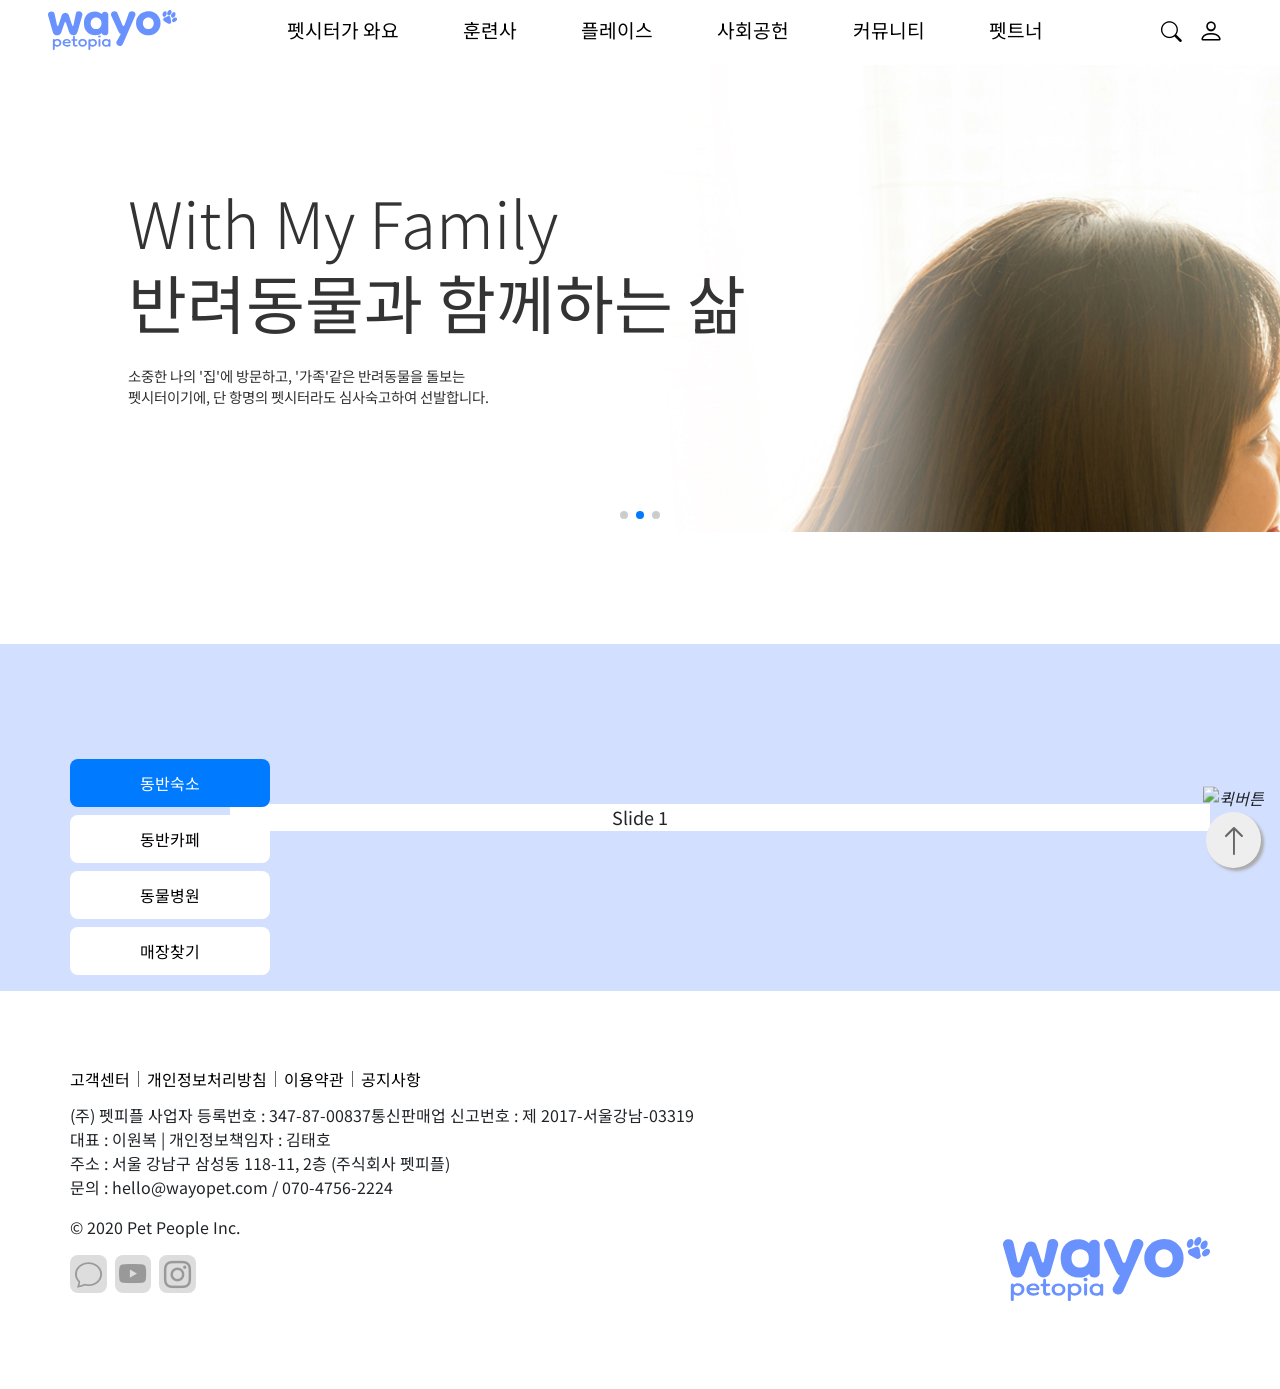
==== index.html @ 49edb118 "플레이스 스와이퍼 해보는중" ====
<!DOCTYPE html>
<html lang="en">
<head>
    <meta charset="UTF-8">
    <meta name="viewport" content="width=device-width, initial-scale=1.0">
    <meta name="keywords" content="펫시터, 방문 돌봄, 방문 산책, 방문 탁묘, 도그워커, 강아지 펫시터, 고양이 펫시터, 애견 호텔, 강아지 호텔, 고양이 호텔" class="next-head">
    <!-- seo -->
    <meta name="description" content="앱으로 언제든지 펫시터를 예약해보세요. 펫시터의 LIVE 중계와 전문적인 산책, 사료 급여, 배변 정리 케어로 안심할 수 있어요." class="next-head">
    <meta property="og:type" content="website" class="next-head">
    <meta property="og:site_name" content="와요" class="next-head">
    <meta property="og:url" content="//wayopet.com/" class="next-head">
    <meta property="og:title" content="펫시터 방문 돌봄 및 산책 서비스 | 와요 (WAYO)" class="next-head">
    <meta property="og:description" content="앱으로 언제든지 펫시터를 예약해보세요. 펫시터의 LIVE 중계와 전문적인 산책, 사료 급여, 배변 정리 케어로 안심할 수 있어요." class="next-head">
    <meta property="og:image" content="//wayopet.com/static/images/common/og_home.png" class="next-head">
    <meta property="og:image:width" content="1200" class="next-head">
    <meta property="og:image:height" content="630" class="next-head">
    <meta property="og:see_also" content="//blog.naver.com/wayopet" class="next-head">
    <!-- 파비콘 -->
    <link rel="shortcut icon" type="image/x-icon" href="/img/favicon.ico" /> 
    <link rel="apple-touch-icon" href="/img/desktop_app_wayo.png" /> 
    <link rel="apple-touch-icon-precomposed" href="/img/desktop_app_wayo.png"> 
    <!-- <meta name="msapplication-TileImage" content="//hantitntn.com/seo/favicon.png" size="270x270" /> -->
    <!-- 텍스트 폰트 -->
    <link rel="preconnect" href="//fonts.googleapis.com">
    <link rel="preconnect" href="//fonts.gstatic.com" crossorigin>
    <link href="//fonts.googleapis.com/css2?family=Noto+Sans+KR:wght@100..900&family=Quicksand:wght@300..700&display=swap" rel="stylesheet">
    <link rel="stylesheet" href="/css/font.css">
    <!-- 폰트 아이콘 -->
    <link rel="stylesheet" href="//cdn.jsdelivr.net/npm/bootstrap-icons@1.11.3/font/bootstrap-icons.min.css">
    <!-- 초기화 -->
    <link rel="stylesheet" href="//cdn.jsdelivr.net/npm/reset-css@5.0.2/reset.min.css">
    <!-- 그리드시스템-->
    <link href="//cdn.jsdelivr.net/npm/bootstrap@5.3.3/dist/css/bootstrap.min.css" rel="stylesheet" integrity="sha384-QWTKZyjpPEjISv5WaRU9OFeRpok6YctnYmDr5pNlyT2bRjXh0JMhjY6hW+ALEwIH" crossorigin="anonymous">
    <!-- 플러그인 -->
    <link rel="stylesheet" href="//cdn.jsdelivr.net/npm/swiper@11/swiper-bundle.min.css"/>
    <script src="//cdn.jsdelivr.net/npm/swiper@11/swiper-bundle.min.js"></script>
 
    <link href="//unpkg.com/aos@2.3.1/dist/aos.css" rel="stylesheet">
    <script src="//unpkg.com/aos@2.3.1/dist/aos.js"></script>
    <!-- 커스터마이징 -->
    <link rel="stylesheet" href="/css/common.min.css">
    <link rel="stylesheet" href="/css/hj.min.css">
    <title>WAYO</title>
</head>
<body>
    <header id="hd" class="d-flex justify-content-between position-fixed align-items-center px-5">
        <h1 class="mb-0"><a class="d-block" href="#"><img class="logo_img d-block" src="./img/logo/logo-04.svg" alt="와요로고"></a></h1>
        <ul class="d1 d-flex gnb mb-0 p-0 ">
            <li class="d1_li position-relative">
                <a class="d1_a" href="">펫시터가 와요</a>
                <ul class="d2 position-absolute ps-0">
                    <li class="d2_li"><a href="">방문 돌봄</a></li>
                    <li class="d2_li"><a href="">집중 호스피스</a></li>
                    <li class="d2_li"><a href="">펫 플래닛</a></li>
                    <li class="d2_li"><a href="">웨딩케어</a></li>
                    <li class="d2_li"><a href="">안심 픽업&드랍</a></li>
                </ul>
            </li>
            <li class="d1_li position-relative">
                <a class="d1_a" href="">훈련사</a>
                <ul class="d2 position-absolute ps-0">
                    <li class="d2_li"><a href="">훈련사 소개</a></li>
                    <li class="d2_li"><a href="">훈련사에게 물어봐</a></li>
                </ul>
            </li>
            <li class="d1_li position-relative">
                <a class="d1_a" href="">플레이스</a>
                <ul class="d2 position-absolute ps-0">
                    <li class="d2_li"><a href="">입점 문의</a></li>
                    <li class="d2_li"><a href="">매장 찾기</a></li>
                </ul>
            </li>
            <li class="d1_li position-relative">
                <a class="d1_a" href="">사회공헌</a>
                <ul class="d2 position-absolute ps-0">
                    <li class="d2_li"><a href="">봉사활동</a></li>
                    <li class="d2_li"><a href="">지식 나눔</a></li>
                    <li class="d2_li"><a href="">심리 상담</a></li>
                </ul>
            </li>
            <li class="d1_li position-relative">
                <a class="d1_a" href="">커뮤니티</a>
                <ul class="d2 position-absolute ps-0">
                    <li class="d2_li"><a href="">실시간 후기</a></li>
                    <li class="d2_li"><a href="">구독 서비스</a></li>
                </ul>
            </li>
            <li class="d1_li position-relative">
                <a class="d1_a" href="">펫트너</a>
                <ul class="d2 position-absolute ps-0">
                    <li class="d2_li"><a href="">펫시터 지원</a></li>
                    <li class="d2_li"><a href="">훈련사 지원</a></li>
                    <li class="d2_li"><a href="">산책 케어 지원</a></li>
                </ul>
            </li>
        </ul>
        <ul class="d-flex lnb mb-0 p-0">
            <li class="mx-2 searchIcon d-flex">
                <form class="form-show search-form d-none border me-3 position-absolute">
                    <a class="a-search" href="#">
                        <i class="bi bi-search"></i>
                        <span class="visually-hidden">검색</span>
                    </a>
                    <input type="text" class="form-control search-pc" placeholder="검색어 입력">
                </form>
                <a class="btn-a a-search" href="#">
                    <i class="bi bi-search"></i>
                    <span class="visually-hidden">검색</span>
                </a>
                <a class="a-x d-none" href="#">
                    <i class="bi bi-x-lg"></i>
                    <span class="visually-hidden">닫기</span>
                </a>
            </li>
            <li class="mx-2 personIcon">
                <a href="#">
                    <i class="bi bi-person"></i>
                    <span class="visually-hidden">로그인</span>
                </a>
            </li>
        </ul>
        <script>
            
                const sIcon = document.querySelector(".btn-a");
                const xIcon = document.querySelector(".a-x");
                const fShow = document.querySelector(".form-show");

                sIcon.addEventListener('click', function(event) {
                    event.preventDefault();
                    sIcon.classList.add("d-none");
                    xIcon.classList.remove("d-none");
                    fShow.classList.remove("d-none");
                    fShow.classList.add("d-flex");
                });

                xIcon.addEventListener('click', function(event) {
                    event.preventDefault();
                    sIcon.classList.remove("d-none");
                    xIcon.classList.add("d-none");
                    fShow.classList.remove("d-flex");
                    fShow.classList.add("d-none");
                });


        </script>
    </header>    
    <section id="main_slide">
        <div class="swiper mySwiper" id="hj_swiper">
            <div class="swiper-wrapper">
              <div class="swiper-slide hj-slide1 position-relative">
                <div class="txt_group">
                    <p class="slide_title">모두가 행복한 공간으로,<span class="br_span mt--1"></span><strong>"와요(WAYO)"!</strong></p>   
                    <p class="slide_txt">반려동물 걱정에 여행 포기는 그만! 와요와 행복한 반려생활을 보내요.</p>
                </div>
                <div class="main_slide_video">
                    <iframe width="800" height="400" src="https://www.youtube.com/embed/RWRm1vHZN8A" title="강아지 펫시터가 집으로 와요" frameborder="0" allow="accelerometer; autoplay; clipboard-write; encrypted-media; gyroscope; picture-in-picture; web-share" referrerpolicy="strict-origin-when-cross-origin" allowfullscreen></iframe> 
                </div>         
              </div>
              <div class="swiper-slide hj-slide2 position-relative">                
                <div class="txt_group">
                    <p class="slide_title"> With My Family<span class="br_span mt--1"></span><strong>반려동물과 함께하는 삶</strong></p>   
                    <p class="slide_txt">소중한 나의 '집'에 방문하고, '가족'같은 반려동물을 돌보는<span class="br_span"></span>
                    펫시터이기에, 단 항명의 펫시터라도 심사숙고하여 선발합니다.</p>
                </div>                                
              </div>
              <div class="swiper-slide hj-slide3 position-relative"> 
                <div class="txt_group">
                    <p class="slide_title"> 래핑찰리와 함께하는<span class="br_span mt--1"></span><strong>안전한 산책</strong></p>   
                    <p class="slide_txt">와요 10시간 이상 이용자들에게 15ml 스프레이 증정(선착순)<span class="br_span"></span>
                    이지세이프 클립+워킹세이프 스프레이 120ml 기간 한정 15%할인</p>
                </div>              
                                               
              </div>
            </div>
            <div class="swiper-pagination"></div>
          </div>
          <script>
            const swiperhj = new Swiper("#hj_swiper", {
            
              loop:true,
              autoplay: {
                delay: 3000,
                disableOnInteraction: false,
              },
              pagination: {
                el: "#hj_swiper .swiper-pagination",
                clickable: true,
              },
              navigation: {
                nextEl: "#hj_swiper .swiper-button-next",
                prevEl: "#hj_swiper .swiper-button-prev",
              },
            });
          </script>
    </section>
    <section id="main_service"></section>
    <section id="live_review"></section>
    <section id="with_place" class="margin">
        <div class="container px-0">
            <!-- <img src="./img/hj_img/sectionPlace.jpg" alt="" class="sectionPlace"> -->
            <div class="swiper mySwiper d-flex" id="placeSwiper">
                <div class="swiper-wrapper">
                  <div class="swiper-slide">Slide 1</div>
                  <div class="swiper-slide">Slide 2</div>
                  <div class="swiper-slide">Slide 3</div>
                  <div class="swiper-slide">Slide 4</div>
                </div>
                <div class="swiper-pagination"></div>
            </div>
            <script>
                const petPlace = ["동반숙소","동반카페","동물병원","매장찾기"]
                const plSwiper = new Swiper("#placeSwiper.mySwiper", {
                  pagination: {
                    el: "#placeSwiper .swiper-pagination",
                    clickable: true,
                    renderBullet: function (index, className) {
                      return `<span class= ${className} > ${petPlace[index]} </span>`;
                    },
                  },
                });
            </script>
        </div>        
    </section>
    <section id="social_program"></section>    
    <section id="form_tag"></section>
    <!-- <section id="app_download" class="app_bg1 app_bg2 app_bg3">
       
        <div class="container d-flex align-items-center justify-content-between" id="jeAppbanner">
            <div class="align-items-center">
                <h4 class="d-flex app_come">펫토피아로 와요</h4>
                <h6>첫 회원가입시 2000P 적립</h6>
            </div>
            <div><a href="javascript:void(0)" class="app_down d-flex">어플 다운로드</a></div>
            
        </div> 
        
         <img src="//hyunjiq.github.io/petopia/img/img_je/bn_cloud1.svg" alt="왼쪽 구름" class="app_bg1"> -->
        <!-- <img src="//hyunjiq.github.io/petopia/img/img_je/bn_animal.svg" alt="동물 세 마리" class="app_bg2"> -->
        <!-- <img src="//hyunjiq.github.io/petopia/img/img_je/bn_cloud2.svg" alt="오른쪽 구름" class="app_bg3">   
    </section> -->

    <aside id="quik" class="d-flex align-items-center flex-column">
        <i id="quikBtn">
            <img src="/img/hj_img/fixed_dog.png" alt="퀵버튼">
            <span class="visually-hidden">퀵버튼</span>
        </i>
        <ul id="quikMenu" class="d-none px-1 pb-2 mb-0">
            <li class="my-2 qIcon p-2">
                <a class="text-white" href="javascript:void(0)">
                    <i class="bi bi-chat"></i>
                    <span class="visually-hidden">카톡채팅상담</span>
                </a>
            </li>
            <li class="my-2 qIcon p-2">
                <a class="text-white" href="javascript:void(0)">
                    <i class="bi bi-instagram"></i>
                    <span class="visually-hidden">인스타그램</span>
                </a>
            </li>
        </ul>
        <div class="top_btn">
            <a href="#">
                <i class="bi bi-arrow-up"></i>
                <span class="visually-hidden">위로가기</span>
            </a>
        </div>
    </aside>
    <script>
            const quikBtn = document.getElementById("quikBtn");
            const quikMenu = document.getElementById("quikMenu");      
                let status = true;
                quikBtn.addEventListener("click", function(){
                    if(status){
                        quikMenu.classList.remove("d-none");
                        status = false;
                    } else {
                        quikMenu.classList.add("d-none");
                        status = true;
                    }
                });
            
    </script>     
    <footer id="ft">
        <div class="container d-flex justify-content-between px-0">
            <div class="ft_right">
                <ul class="d-flex mb-3 ft_menu ps-0">
                    <li class="pe-2 ft_menu_li"><a href="">고객센터</a></li>
                    <li class="px-2 ft_menu_li"><a href="">개인정보처리방침</a></li>
                    <li class="px-2 ft_menu_li"><a href="">이용약관</a></li>
                    <li class="ps-2 ft_menu_li border-0"><a href="">공지사항</a></li>
                </ul>
                <div class="ft_info mb-3">
                    <div class="d-flex">
                        <p class="mb-0">(주) 펫피플 사업자 등록번호 : 347-87-00837</p>
                        <p class="mb-0">통신판매업 신고번호 : 제 2017-서울강남-03319</p>
                    </div>
                    <p class="mb-0">대표 : 이원복 | 개인정보책임자 : 김태호</p>
                    <p class="mb-0">주소 : 서울 강남구 삼성동 118-11, 2층 (주식회사 펫피플)</p>
                    <p class="mb-0">문의 : hello@wayopet.com / 070-4756-2224</p>
                </div>
                <p class="ft_copy mb-3">© 2020 Pet People Inc.</p>
                <ul class="d-flex ft-icon ps-0">
                    <li class="me-2" ><a class="icon-position" href="javascript:void(0)"><i class="bi bi-chat"></i><span class="visually-hidden">카카오톡</span></a></li>
                    <li class="me-2"><a href=""><i class="bi bi-youtube"></i><span class="visually-hidden">유튜브</span></a></li>
                    <li><a href=""><i class="bi bi-instagram"></i><span class="visually-hidden">인스타그램</span></a></li>
                </ul>
            </div>
            <div class="ft_left d-flex align-items-end">
                <h1><a href="javascript:void(0)"><img src="./img/logo/logo-04.svg" alt=""></a></h1>
            </div>
        </div>
    </footer>
</body>
</html>
---- css/common.min.css ----
body{
    font-family: 'Noto Sans KR', sans-serif;
}
a{text-decoration: none; color: black;}
li{list-style: none;}
---- css/hj.min.css ----
.br_span{display:block;line-height:0 !important;overflow:hidden !important;color:rgba(0,0,0,0) !important}.mt--1{margin-top:-1rem}#hd{width:100vw;z-index:100;background-color:rgba(255,255,255,.7529411765);backdrop-filter:blur(15px)}#hd h1 img{height:2.5rem}#hd .d1:hover:before{content:"";background-color:rgba(255,255,255,.7529411765);border-top:1px solid #6a92fe;position:absolute;top:100%;left:0;right:0;height:205px}#hd .d1:hover .d1_li:hover .d1_a{color:#6a92fe}#hd .d1:hover .d1_li .d2{padding:1rem 0;max-height:205px}#hd .d1:hover .d1_li .d2 .d2_li:hover a{color:#6a92fe}#hd .d1:before{content:"";position:absolute;top:100%;left:0;right:0;height:0px;overflow:hidden;transition:.5s;border-top:1px solid rgba(0,0,0,0)}#hd .d1 .d1_li{padding:1rem 2rem}#hd .d1 .d1_li .d1_a{font-size:1.2rem}#hd .d1 .d1_li .d2{top:100%;transform:translateX(-50%);left:50%;max-height:0;overflow:hidden;transition:.5s}#hd .d1 .d1_li .d2 .d2_li{white-space:nowrap;text-align:center;margin:.5rem 0;letter-spacing:.085rem}#hd .d1 .d1_li .d2 .d2_li a{font-size:1.05rem}#hd .lnb .searchIcon{font-size:1.3rem;line-height:1.85}#hd .lnb .searchIcon .form-show{right:7rem}#hd .lnb .searchIcon .form-show .a-search{display:block;padding:0 .5rem}#hd .lnb .searchIcon .form-show .search-pc{border:0}#hd .lnb .personIcon{font-size:1.6rem}#main_slide{padding-top:65px}#hj_swiper .swiper-wrapper .swiper-slide{padding-top:36.46%;height:0}#hj_swiper .swiper-wrapper .swiper-slide .txt_group{display:flex;position:absolute;top:0;bottom:0;left:8rem;color:#333;flex-direction:column;justify-content:center}#hj_swiper .swiper-wrapper .swiper-slide .txt_group .slide_title{font-size:4rem;font-weight:300}#hj_swiper .swiper-wrapper .swiper-slide .txt_group .slide_txt{font-size:.9rem}#hj_swiper .swiper-wrapper .swiper-slide .main_slide_video{position:absolute;right:8rem;bottom:2rem}#hj_swiper .swiper-wrapper .swiper-slide .main_slide_video iframe{border-radius:2rem}#hj_swiper .swiper-wrapper .hj-slide1{background-image:url(../img/hj_img/main_banner/banner1.jpg);background-repeat:no-repeat}#hj_swiper .swiper-wrapper .hj-slide2{background-image:url(../img/hj_img/main_banner/banner2.jpg);background-repeat:no-repeat}#hj_swiper .swiper-wrapper .hj-slide3{background-color:#f4ede7}#hj_swiper .swiper-wrapper .hj-slide3:after{background-image:url(../img/hj_img/main_banner/safe_items_img.png);background-repeat:no-repeat;position:absolute;content:"";right:0px;top:0;bottom:-100px;margin:auto 4rem;background-size:contain;width:692px;height:560px}#hj_swiper .swiper-wrapper .hj-slide3:before{position:absolute;content:"";background:#e1df00;width:100%;padding:6rem;bottom:0}#with_place{margin-top:7rem;background:#d3dfff}#placeSwiper.swiper{padding:10rem}#placeSwiper .swiper-slide{text-align:center;font-size:18px;background:#fff;display:flex;justify-content:center;align-items:center}#placeSwiper .swiper-pagination-bullet{display:block;max-width:200px;width:auto;height:auto;text-align:center;line-height:1;font-size:1rem;color:#000;opacity:1;background:#fff;border-radius:.5rem;padding:1rem 0;margin:.5rem 0}#placeSwiper .swiper-pagination-bullet-active{color:#fff;background:#007aff}#quik{position:fixed;bottom:2rem;right:1rem;z-index:1000}#quik #quikBtn{transform:translateY(0.9rem);z-index:1}#quik #quikBtn img{height:5rem}#quik #quikMenu{background:#3d71ff;border-radius:0 0 3rem 3rem}#quik #quikMenu::before{content:"";display:block;background:#3d71ff;height:.5rem}#quik #quikMenu .qIcon{background:#6a92fe;border-radius:50%;box-shadow:3px 3px 3px rgba(0,0,0,.1882352941);line-height:1}#quik #quikMenu .qIcon a{font-size:1.7rem;color:#fff}#quik .top_btn{background:#eee;padding:.7rem;border-radius:50%;margin-top:1rem;box-shadow:3px 3px 3px #aaa;line-height:1}#quik .top_btn a{font-size:2rem;color:#666}#ft{padding-top:5rem;padding-bottom:5rem}#ft .ft_right .ft_menu .ft_menu_li{border-right:1px solid #666;line-height:1}#ft .ft_right .ft-icon li{background:#ddd;font-size:1.7rem;line-height:1;border-radius:.5rem;padding:.3rem}#ft .ft_right .ft-icon li a{color:#999}#ft .ft_left h1 img{height:4rem}
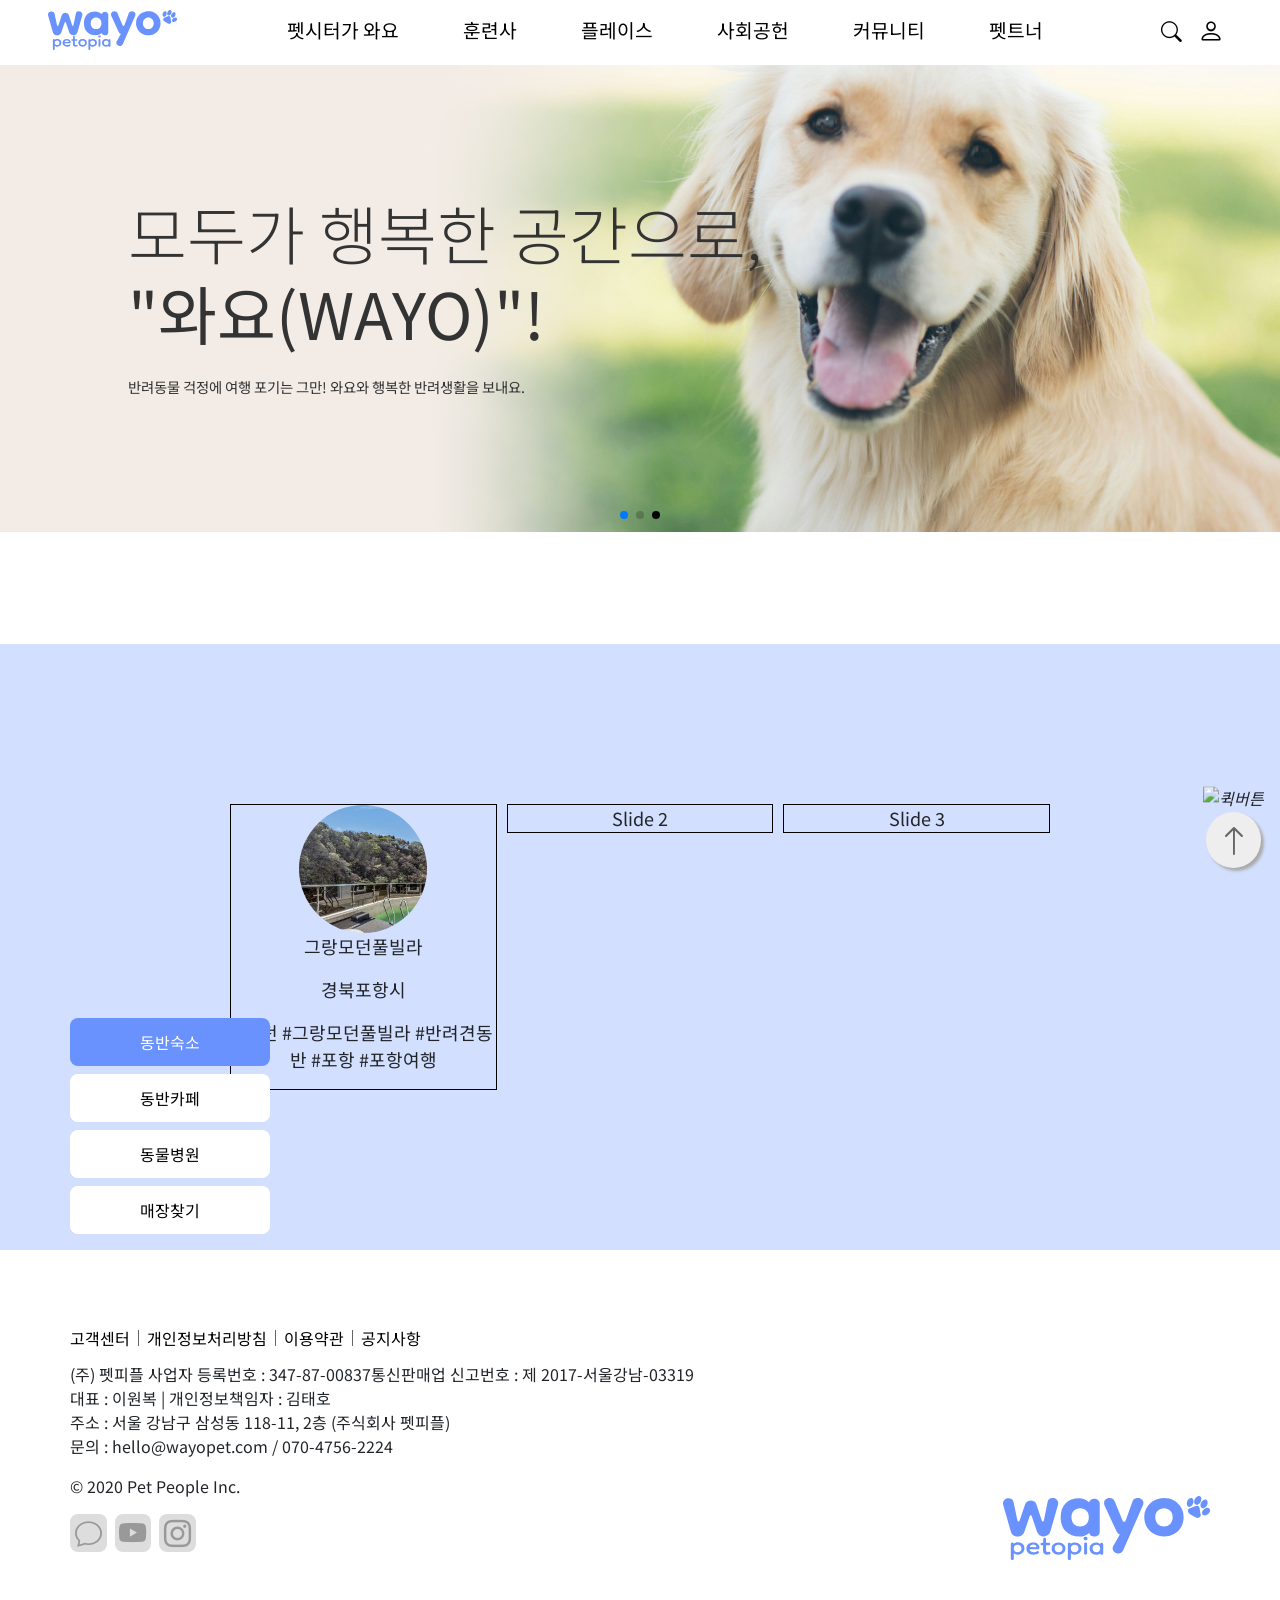
==== commit de10c67b: "js" ====
--- a/index.html
+++ b/index.html
@@ -143,6 +143,11 @@
 
 
         </script>
+        <script src="text.js"></script>
+        <script>
+            const d1_a = "";
+            const d1_aNo = 0;
+        </script>
     </header>    
     <section id="main_slide">
         <div class="swiper mySwiper" id="hj_swiper">
@@ -198,20 +203,81 @@
     <section id="with_place" class="margin">
         <div class="container px-0">
             <!-- <img src="./img/hj_img/sectionPlace.jpg" alt="" class="sectionPlace"> -->
-            <div class="swiper mySwiper d-flex" id="placeSwiper">
+            <div class="swiper mySwiper" id="placeSwiper">
                 <div class="swiper-wrapper">
-                  <div class="swiper-slide">Slide 1</div>
-                  <div class="swiper-slide">Slide 2</div>
-                  <div class="swiper-slide">Slide 3</div>
-                  <div class="swiper-slide">Slide 4</div>
+                    <div class="swiper-slide place-slide with_hotel">
+                        <div class="swiper mySwiper">
+                            <div class="swiper-wrapper">
+                                <div class="swiper-slide">
+                                    <div class="thumimg">
+                                        <img src="./img/hj_img/hotel/hotel_grang.jpg" alt="그랑모던풀빌라">
+                                    </div>
+                                    <p class="thumtitle">그랑모던풀빌라</p>
+                                    <p class="thumadress">경북포항시</p>
+                                    <p class="thumtext">#모던 #그랑모던풀빌라 #반려견동반 #포항 #포항여행</p>
+                                </div>
+                                <div class="swiper-slide">Slide 2</div>
+                                <div class="swiper-slide">Slide 3</div>
+                                <div class="swiper-slide">Slide 4</div>
+                                <div class="swiper-slide">Slide 5</div>
+                                <div class="swiper-slide">Slide 6</div>
+                                <div class="swiper-slide">Slide 7</div>
+                                <div class="swiper-slide">Slide 8</div>
+                                <div class="swiper-slide">Slide 9</div>
+                            </div>
+                            <div class="swiper-pagination"></div>
+                        </div>                        
+                    </div>
+                    <div class="swiper-slide place-slide with_cafe">
+                        <div class="swiper mySwiper">
+                            <div class="swiper-wrapper">
+                                <div class="swiper-slide">
+                                    slide1
+                                </div>
+                                <div class="swiper-slide">Slide 2</div>
+                                <div class="swiper-slide">Slide 3</div>
+                                <div class="swiper-slide">Slide 4</div>
+                                <div class="swiper-slide">Slide 5</div>
+                                <div class="swiper-slide">Slide 6</div>
+                                <div class="swiper-slide">Slide 7</div>
+                            </div>
+                            <div class="swiper-pagination"></div>
+                        </div>         
+                    </div>
+                    <div class="swiper-slide place-slide with_clinic">
+                        <div class="swiper mySwiper">
+                            <div class="swiper-wrapper">
+                                <div class="swiper-slide">Slide 1</div>
+                                <div class="swiper-slide">Slide 2</div>
+                                <div class="swiper-slide">Slide 3</div>
+                                <div class="swiper-slide">Slide 4</div>
+                                <div class="swiper-slide">Slide 5</div>
+                            </div>
+                            <div class="swiper-pagination"></div>
+                        </div>         
+                    </div>
+                    <div class="swiper-slide place-slide with_other">
+
+                    </div>
+                    <script>
+                        const _plSwiper = new Swiper(".place-slide .mySwiper", {
+                        slidesPerView: 3,
+                        spaceBetween: 10,
+                        pagination: {
+                            el: "place-slide .swiper-pagination",
+                            type: "fraction",
+                        },
+                        });
+                    </script>
                 </div>
-                <div class="swiper-pagination"></div>
+                <div class="swiper-pagination placeSwiper-pagination"></div>
             </div>
             <script>
                 const petPlace = ["동반숙소","동반카페","동물병원","매장찾기"]
                 const plSwiper = new Swiper("#placeSwiper.mySwiper", {
-                  pagination: {
-                    el: "#placeSwiper .swiper-pagination",
+                    allowTouchMove: false,
+                    pagination: {
+                    el: "#placeSwiper .swiper-pagination.placeSwiper-pagination",
                     clickable: true,
                     renderBullet: function (index, className) {
                       return `<span class= ${className} > ${petPlace[index]} </span>`;
--- a/css/hj.min.css
+++ b/css/hj.min.css
@@ -1 +1 @@
-.br_span{display:block;line-height:0 !important;overflow:hidden !important;color:rgba(0,0,0,0) !important}.mt--1{margin-top:-1rem}#hd{width:100vw;z-index:100;background-color:rgba(255,255,255,.7529411765);backdrop-filter:blur(15px)}#hd h1 img{height:2.5rem}#hd .d1:hover:before{content:"";background-color:rgba(255,255,255,.7529411765);border-top:1px solid #6a92fe;position:absolute;top:100%;left:0;right:0;height:205px}#hd .d1:hover .d1_li:hover .d1_a{color:#6a92fe}#hd .d1:hover .d1_li .d2{padding:1rem 0;max-height:205px}#hd .d1:hover .d1_li .d2 .d2_li:hover a{color:#6a92fe}#hd .d1:before{content:"";position:absolute;top:100%;left:0;right:0;height:0px;overflow:hidden;transition:.5s;border-top:1px solid rgba(0,0,0,0)}#hd .d1 .d1_li{padding:1rem 2rem}#hd .d1 .d1_li .d1_a{font-size:1.2rem}#hd .d1 .d1_li .d2{top:100%;transform:translateX(-50%);left:50%;max-height:0;overflow:hidden;transition:.5s}#hd .d1 .d1_li .d2 .d2_li{white-space:nowrap;text-align:center;margin:.5rem 0;letter-spacing:.085rem}#hd .d1 .d1_li .d2 .d2_li a{font-size:1.05rem}#hd .lnb .searchIcon{font-size:1.3rem;line-height:1.85}#hd .lnb .searchIcon .form-show{right:7rem}#hd .lnb .searchIcon .form-show .a-search{display:block;padding:0 .5rem}#hd .lnb .searchIcon .form-show .search-pc{border:0}#hd .lnb .personIcon{font-size:1.6rem}#main_slide{padding-top:65px}#hj_swiper .swiper-wrapper .swiper-slide{padding-top:36.46%;height:0}#hj_swiper .swiper-wrapper .swiper-slide .txt_group{display:flex;position:absolute;top:0;bottom:0;left:8rem;color:#333;flex-direction:column;justify-content:center}#hj_swiper .swiper-wrapper .swiper-slide .txt_group .slide_title{font-size:4rem;font-weight:300}#hj_swiper .swiper-wrapper .swiper-slide .txt_group .slide_txt{font-size:.9rem}#hj_swiper .swiper-wrapper .swiper-slide .main_slide_video{position:absolute;right:8rem;bottom:2rem}#hj_swiper .swiper-wrapper .swiper-slide .main_slide_video iframe{border-radius:2rem}#hj_swiper .swiper-wrapper .hj-slide1{background-image:url(../img/hj_img/main_banner/banner1.jpg);background-repeat:no-repeat}#hj_swiper .swiper-wrapper .hj-slide2{background-image:url(../img/hj_img/main_banner/banner2.jpg);background-repeat:no-repeat}#hj_swiper .swiper-wrapper .hj-slide3{background-color:#f4ede7}#hj_swiper .swiper-wrapper .hj-slide3:after{background-image:url(../img/hj_img/main_banner/safe_items_img.png);background-repeat:no-repeat;position:absolute;content:"";right:0px;top:0;bottom:-100px;margin:auto 4rem;background-size:contain;width:692px;height:560px}#hj_swiper .swiper-wrapper .hj-slide3:before{position:absolute;content:"";background:#e1df00;width:100%;padding:6rem;bottom:0}#with_place{margin-top:7rem;background:#d3dfff}#placeSwiper.swiper{padding:10rem}#placeSwiper .swiper-slide{text-align:center;font-size:18px;background:#fff;display:flex;justify-content:center;align-items:center}#placeSwiper .swiper-pagination-bullet{display:block;max-width:200px;width:auto;height:auto;text-align:center;line-height:1;font-size:1rem;color:#000;opacity:1;background:#fff;border-radius:.5rem;padding:1rem 0;margin:.5rem 0}#placeSwiper .swiper-pagination-bullet-active{color:#fff;background:#007aff}#quik{position:fixed;bottom:2rem;right:1rem;z-index:1000}#quik #quikBtn{transform:translateY(0.9rem);z-index:1}#quik #quikBtn img{height:5rem}#quik #quikMenu{background:#3d71ff;border-radius:0 0 3rem 3rem}#quik #quikMenu::before{content:"";display:block;background:#3d71ff;height:.5rem}#quik #quikMenu .qIcon{background:#6a92fe;border-radius:50%;box-shadow:3px 3px 3px rgba(0,0,0,.1882352941);line-height:1}#quik #quikMenu .qIcon a{font-size:1.7rem;color:#fff}#quik .top_btn{background:#eee;padding:.7rem;border-radius:50%;margin-top:1rem;box-shadow:3px 3px 3px #aaa;line-height:1}#quik .top_btn a{font-size:2rem;color:#666}#ft{padding-top:5rem;padding-bottom:5rem}#ft .ft_right .ft_menu .ft_menu_li{border-right:1px solid #666;line-height:1}#ft .ft_right .ft-icon li{background:#ddd;font-size:1.7rem;line-height:1;border-radius:.5rem;padding:.3rem}#ft .ft_right .ft-icon li a{color:#999}#ft .ft_left h1 img{height:4rem}+.br_span{display:block;line-height:0 !important;overflow:hidden !important;color:rgba(0,0,0,0) !important}.mt--1{margin-top:-1rem}#hd{width:100vw;z-index:100;background-color:rgba(255,255,255,.7529411765);backdrop-filter:blur(15px)}#hd h1 img{height:2.5rem}#hd .d1:hover:before{content:"";background-color:rgba(255,255,255,.7529411765);border-top:1px solid #6a92fe;position:absolute;top:100%;left:0;right:0;height:205px}#hd .d1:hover .d1_li:hover .d1_a{color:#6a92fe}#hd .d1:hover .d1_li .d2{padding:1rem 0;max-height:205px}#hd .d1:hover .d1_li .d2 .d2_li:hover a{color:#6a92fe}#hd .d1:before{content:"";position:absolute;top:100%;left:0;right:0;height:0px;overflow:hidden;transition:.5s;border-top:1px solid rgba(0,0,0,0)}#hd .d1 .d1_li{padding:1rem 2rem}#hd .d1 .d1_li .d1_a{font-size:1.2rem}#hd .d1 .d1_li .d2{top:100%;transform:translateX(-50%);left:50%;max-height:0;overflow:hidden;transition:.5s}#hd .d1 .d1_li .d2 .d2_li{white-space:nowrap;text-align:center;margin:.5rem 0;letter-spacing:.085rem}#hd .d1 .d1_li .d2 .d2_li a{font-size:1.05rem}#hd .lnb .searchIcon{font-size:1.3rem;line-height:1.85}#hd .lnb .searchIcon .form-show{right:7rem}#hd .lnb .searchIcon .form-show .a-search{display:block;padding:0 .5rem}#hd .lnb .searchIcon .form-show .search-pc{border:0}#hd .lnb .personIcon{font-size:1.6rem}#main_slide{padding-top:65px}#hj_swiper .swiper-wrapper .swiper-slide{padding-top:36.46%;height:0;background-repeat:no-repeat;background-position:center;background-size:cover}#hj_swiper .swiper-wrapper .swiper-slide .txt_group{display:flex;position:absolute;top:0;bottom:0;left:8rem;color:#333;flex-direction:column;justify-content:center}#hj_swiper .swiper-wrapper .swiper-slide .txt_group p{transform:translateY(100px);opacity:0}#hj_swiper .swiper-wrapper .swiper-slide .txt_group .slide_title{font-size:4rem;font-weight:300}#hj_swiper .swiper-wrapper .swiper-slide .txt_group .slide_txt{font-size:.9rem}#hj_swiper .swiper-wrapper .swiper-slide .main_slide_video{position:absolute;right:8rem;bottom:2rem}#hj_swiper .swiper-wrapper .swiper-slide .main_slide_video iframe{border-radius:2rem}#hj_swiper .swiper-wrapper .hj-slide1{background-image:url(../img/hj_img/main_banner/banner1.jpg)}#hj_swiper .swiper-wrapper .hj-slide2{background-image:url(../img/hj_img/main_banner/banner2.jpg)}#hj_swiper .swiper-wrapper .hj-slide3{background-color:#f4ede7}#hj_swiper .swiper-wrapper .hj-slide3:after{background-image:url(../img/hj_img/main_banner/safe_items_img.png);background-repeat:no-repeat;position:absolute;content:"";right:0px;top:0;bottom:-100px;margin:auto 4rem;background-size:contain;width:692px;height:560px}#hj_swiper .swiper-wrapper .hj-slide3:before{position:absolute;content:"";background:#e1df00;width:100%;padding:6rem;bottom:0}#hj_swiper .swiper-wrapper .swiper-slide-active .txt_group p{transform:translateY(0);opacity:1;transition:1s}#with_place{margin-top:7rem;background:#d3dfff}#placeSwiper .swiper-wrapper .place-slide{text-align:center;font-size:18px;padding:10rem}#placeSwiper .swiper-wrapper .place-slide .swiper-slide{border:1px solid #000}#placeSwiper .swiper-wrapper .place-slide .swiper-slide .thumimg{width:8rem;height:8rem;border-radius:50%;margin:auto;overflow:hidden}#placeSwiper .swiper-wrapper .place-slide .swiper-slide .thumimg img{width:calc(100% + 15px);display:block;margin-left:-7.5px;margin-top:-15px}#placeSwiper .placeSwiper-pagination{width:auto}#placeSwiper .placeSwiper-pagination .swiper-pagination-bullet{display:block;min-width:200px;width:auto;height:auto;text-align:center;line-height:1;font-size:1rem;color:#000;opacity:1;background:#fff;border-radius:.5rem;padding:1rem 0;margin:.5rem 0}#placeSwiper .placeSwiper-pagination .swiper-pagination-bullet-active{color:#fff;background:#6a92fe}#quik{position:fixed;bottom:2rem;right:1rem;z-index:1000}#quik #quikBtn{transform:translateY(0.9rem);z-index:1}#quik #quikBtn img{height:5rem}#quik #quikMenu{background:#3d71ff;border-radius:0 0 3rem 3rem}#quik #quikMenu::before{content:"";display:block;background:#3d71ff;height:.5rem}#quik #quikMenu .qIcon{background:#6a92fe;border-radius:50%;box-shadow:3px 3px 3px rgba(0,0,0,.1882352941);line-height:1}#quik #quikMenu .qIcon a{font-size:1.7rem;color:#fff}#quik .top_btn{background:#eee;padding:.7rem;border-radius:50%;margin-top:1rem;box-shadow:3px 3px 3px #aaa;line-height:1}#quik .top_btn a{font-size:2rem;color:#666}#ft{padding-top:5rem;padding-bottom:5rem}#ft .ft_right .ft_menu .ft_menu_li{border-right:1px solid #666;line-height:1}#ft .ft_right .ft-icon li{background:#ddd;font-size:1.7rem;line-height:1;border-radius:.5rem;padding:.3rem}#ft .ft_right .ft-icon li a{color:#999}#ft .ft_left h1 img{height:4rem}
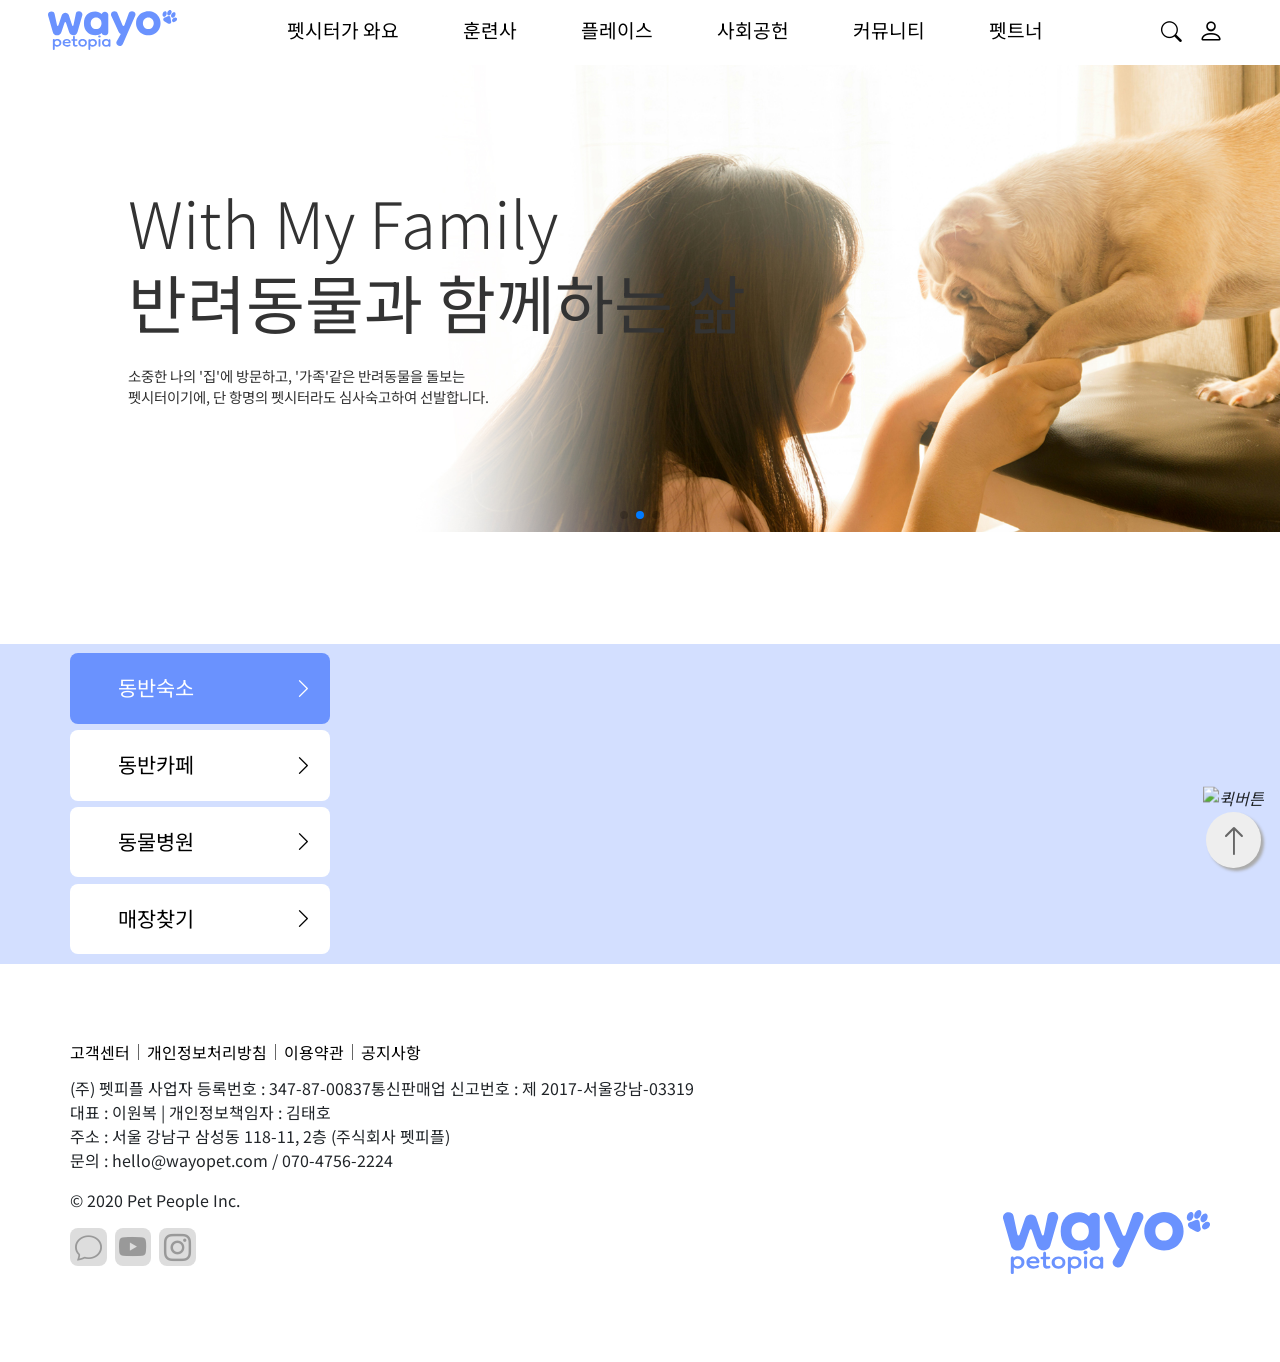
==== commit 155c7be5: "플레이스 슬라이드 만들기" ====
--- a/index.html
+++ b/index.html
@@ -34,7 +34,7 @@
     <!-- 플러그인 -->
     <link rel="stylesheet" href="//cdn.jsdelivr.net/npm/swiper@11/swiper-bundle.min.css"/>
     <script src="//cdn.jsdelivr.net/npm/swiper@11/swiper-bundle.min.js"></script>
- 
+    <script src="https://code.jquery.com/jquery-2.2.4.min.js" integrity="sha256-BbhdlvQf/xTY9gja0Dq3HiwQF8LaCRTXxZKRutelT44=" crossorigin="anonymous"></script>
     <link href="//unpkg.com/aos@2.3.1/dist/aos.css" rel="stylesheet">
     <script src="//unpkg.com/aos@2.3.1/dist/aos.js"></script>
     <!-- 커스터마이징 -->
@@ -142,11 +142,6 @@
                 });
 
 
-        </script>
-        <script src="text.js"></script>
-        <script>
-            const d1_a = "";
-            const d1_aNo = 0;
         </script>
     </header>    
     <section id="main_slide">
@@ -201,89 +196,255 @@
     <section id="main_service"></section>
     <section id="live_review"></section>
     <section id="with_place" class="margin">
-        <div class="container px-0">
+        <div class="place-bg container px-0 d-flex justify-content-end position-relative">
+            
+            <div class="col-6">
+                <div class="swiper mySwiper" id="placeSwiper">
+                    <div class="swiper-wrapper">
+                        <div class="swiper-slide place-slide with_hotel">
+                            <div class="swiper mySwiper">
+                                <div class="swiper-wrapper">
+                                    <!-- <div class="swiper-slide">
+                                        <div class="thumimg">
+                                            <img src="./img/hj_img/hotel/hotel_grang.jpg" alt="그랑모던풀빌라">
+                                        </div>
+                                        <p class="thumtitle">그랑모던풀빌라</p>
+                                        <p class="thumadress">경북포항시</p>
+                                        <p class="thumtext">#모던 #그랑모던풀빌라 #반려견동반 #포항 #포항여행</p>
+                                    </div> -->
+
+                                    <script>
+                                        $.ajax({
+                                            url : "place.json",
+                                            type : "GET",
+                                            dataType : "json",
+                                            success : function(place){
+                                                let hotelSlide = "";
+                                                place.hotel.forEach((e, i) => {                                                    
+                                                    hotelSlide +=
+                                                            `<div class="swiper-slide">
+                                                                <div class="${e.cls}">
+                                                                    <img src="${e.img}" alt="">
+                                                                </div>
+                                                                <p class="${e.p.cls[0]}">${e.p.title}</p>
+                                                                <p class="${e.p.cls[1]}">${e.p.adress}</p>
+                                                                <p class="${e.p.cls[2]}">${e.p.text}</p>
+                                                            </div>`                                                    
+                                                });                 
+                                                $(".with_hotel .swiper-wrapper").html(hotelSlide);                              
+                                            },
+                                            error : function(){
+                                                console.log('안됨')
+                                            }
+                                        })
+                                        // const _slide = document.querySelectorAll(".place-slide .swiper-slide");
+                                        // _slide.addEventListener("click", function(){
+                                            
+                                        // })
+                                    </script>
+                                </div>
+                                <div class="pagiBtn d-flex justify-content-center align-items-center col-2">    
+                                    <div class="swiper-button-prev"></div>
+                                    <div class="swiper-pagination"></div>
+                                    <div class="swiper-button-next"></div>
+                                </div>                                
+                            </div>                        
+                        </div>
+                        <div class="swiper-slide place-slide with_cafe">
+                            <div class="swiper mySwiper">
+                                <div class="swiper-wrapper">
+                                    <script>
+                                        $.ajax({
+                                            url : "place.json",
+                                            type : "GET",
+                                            dataType : "json",
+                                            success : function(place){
+                                                let cafeSlide = "";
+                                                place.cafe.forEach((e, i) => {                                                    
+                                                    cafeSlide +=
+                                                            `<div class="swiper-slide">
+                                                                <div class="${e.cls}">
+                                                                    <img src="${e.img}" alt="">
+                                                                </div>
+                                                                <p class="${e.p.cls[0]}">${e.p.title}</p>
+                                                                <p class="${e.p.cls[1]}">${e.p.adress}</p>
+                                                                <p class="${e.p.cls[2]}">${e.p.text}</p>
+                                                            </div>`
+                                                });
+                                                $(".with_cafe .swiper-wrapper").html(cafeSlide)
+                                            },
+                                            error : function(){
+                                                console.log('안됨')
+                                            }
+                                        })
+                                    </script>
+                                </div>
+                                <div class="pagiBtn d-flex justify-content-center align-items-center col-2">    
+                                    <div class="swiper-button-prev"></div>
+                                    <div class="swiper-pagination"></div>
+                                    <div class="swiper-button-next"></div>
+                                </div> 
+                            </div>         
+                        </div>
+                        <div class="swiper-slide place-slide with_clinic">
+                            <div class="swiper mySwiper">
+                                <div class="swiper-wrapper">                                    
+                                    <script>
+                                        $.ajax({
+                                            url : "place.json",
+                                            type : "GET",
+                                            dataType : "json",
+                                            success : function(place){
+                                                let clinicSlide = "";
+                                                place.clinic.forEach((e, i) => {                                                    
+                                                    clinicSlide +=
+                                                            `<div class="swiper-slide">
+                                                                <div class="${e.cls}">
+                                                                    <img src="${e.img}" alt="">
+                                                                </div>
+                                                                <p class="${e.p.cls[0]}">${e.p.title}</p>
+                                                                <p class="${e.p.cls[1]}">${e.p.adress}</p>
+                                                                <p class="${e.p.cls[2]}">${e.p.text}</p>
+                                                            </div>`
+                                                });
+                                                $(".with_clinic .swiper-wrapper").html(clinicSlide)
+                                            },
+                                            error : function(){
+                                                console.log('안됨')
+                                            }
+                                        })
+                                    </script>                                    
+                                </div>
+                                <div class="pagiBtn d-flex justify-content-center align-items-center col-2">    
+                                    <div class="swiper-button-prev"></div>
+                                    <div class="swiper-pagination"></div>
+                                    <div class="swiper-button-next"></div>
+                                </div> 
+                            </div>         
+                        </div>
+                        <div class="swiper-slide place-slide with_other">
+    
+                        </div>
+                        <script>
+                            // $(".place-slide .swiper-wrapper").on("click", ".swiper-slide", function() {
+                            //     const imgUrl = $(this).find("img").attr("src");
+                            //     $(".place-slide .swiper-slide").removeClass("swiper-slide-active")
+                            //     $(this).addClass("swiper-slide-active")
+                            //     $(".place-bg-focus").css("background", `url(${imgUrl}) no-repeat `);
+
+                            // });
+                            // $(".swiper-slide-active").on(function(){
+                            //     const imgUrl = $(this).find("img").attr("src");
+                            //     $(".place-bg-focus").css("background", `url(${imgUrl}) no-repeat `);
+                            // })
+                            const _plSwiper = new Swiper(".with_hotel .mySwiper ", {
+                            slidesPerView: 3,
+                            spaceBetween: 10,
+                            loop: true,
+                            pagination: {
+                                el: ".with_hotel .swiper-pagination",
+                                type: "fraction",
+                            },
+                            navigation: {
+                                nextEl: ".with_hotel .swiper-button-next",
+                                prevEl: ".with_hotel .swiper-button-prev",
+                            },
+                            autoplay: {
+                                delay: 2500,
+                                disableOnInteraction: false,
+                            },
+                            on: {
+                                slideChange: function () {
+                                     const activeSlide = this.slides[this.activeIndex];  
+                                     // active slide  내의   img 태그의  src 값 저장해줘
+                                     const imgUrl = $(activeSlide).find("img").attr("src");
+                                    $(".place-bg-focus").css("background", `url(${imgUrl}) no-repeat`);
+                                 
+                                }
+                            }
+                            
+                            
+                            });
+                            
+                            const _plSwiper2 = new Swiper(".with_cafe .mySwiper ", {
+                            slidesPerView: 3,
+                            spaceBetween: 10,
+                            loop: true,
+                            pagination: {
+                                el: ".with_cafe .swiper-pagination",
+                                type: "fraction",
+                            },
+                            navigation: {
+                                nextEl: ".with_cafe .swiper-button-next",
+                                prevEl: ".with_cafe .swiper-button-prev",
+                            },
+                            autoplay: {
+                                delay: 2500,
+                                disableOnInteraction: false,
+                            },
+                            on: {
+                                slideChange: function () {
+                                     const activeSlide = this.slides[this.activeIndex];  
+                                     // active slide  내의   img 태그의  src 값 저장해줘
+                                     const imgUrl = $(activeSlide).find("img").attr("src");
+                                    $(".place-bg-focus").css("background", `url(${imgUrl}) no-repeat`);
+                                 
+                                }
+                            }
+                            
+                            
+                            });
+                            
+                            const _plSwiper3 = new Swiper(".with_clinic .mySwiper ", {
+                            slidesPerView: 3,
+                            spaceBetween: 10,
+                            loop: true,
+                            pagination: {
+                                el: ".with_clinic .swiper-pagination",
+                                type: "fraction",
+                            },
+                            navigation: {
+                                nextEl: ".with_clinic .swiper-button-next",
+                                prevEl: ".with_clinic .swiper-button-prev",
+                            },
+                            autoplay: {
+                                delay: 2500,
+                                disableOnInteraction: false,
+                            },
+                            on: {
+                                slideChange: function () {
+                                     const activeSlide = this.slides[this.activeIndex];  
+                                     // active slide  내의   img 태그의  src 값 저장해줘
+                                     const imgUrl = $(activeSlide).find("img").attr("src");
+                                    $(".place-bg-focus").css("background", `url(${imgUrl}) no-repeat`);
+                                 
+                                }
+                            }
+                            
+                            
+                            });
+                            
+                        </script>
+                    </div>
+                    <div class="place-bg-focus"></div>
+                    <div class="swiper-pagination placeSwiper-pagination"></div>                    
+                </div>
+            </div>
             <!-- <img src="./img/hj_img/sectionPlace.jpg" alt="" class="sectionPlace"> -->
-            <div class="swiper mySwiper" id="placeSwiper">
-                <div class="swiper-wrapper">
-                    <div class="swiper-slide place-slide with_hotel">
-                        <div class="swiper mySwiper">
-                            <div class="swiper-wrapper">
-                                <div class="swiper-slide">
-                                    <div class="thumimg">
-                                        <img src="./img/hj_img/hotel/hotel_grang.jpg" alt="그랑모던풀빌라">
-                                    </div>
-                                    <p class="thumtitle">그랑모던풀빌라</p>
-                                    <p class="thumadress">경북포항시</p>
-                                    <p class="thumtext">#모던 #그랑모던풀빌라 #반려견동반 #포항 #포항여행</p>
-                                </div>
-                                <div class="swiper-slide">Slide 2</div>
-                                <div class="swiper-slide">Slide 3</div>
-                                <div class="swiper-slide">Slide 4</div>
-                                <div class="swiper-slide">Slide 5</div>
-                                <div class="swiper-slide">Slide 6</div>
-                                <div class="swiper-slide">Slide 7</div>
-                                <div class="swiper-slide">Slide 8</div>
-                                <div class="swiper-slide">Slide 9</div>
-                            </div>
-                            <div class="swiper-pagination"></div>
-                        </div>                        
-                    </div>
-                    <div class="swiper-slide place-slide with_cafe">
-                        <div class="swiper mySwiper">
-                            <div class="swiper-wrapper">
-                                <div class="swiper-slide">
-                                    slide1
-                                </div>
-                                <div class="swiper-slide">Slide 2</div>
-                                <div class="swiper-slide">Slide 3</div>
-                                <div class="swiper-slide">Slide 4</div>
-                                <div class="swiper-slide">Slide 5</div>
-                                <div class="swiper-slide">Slide 6</div>
-                                <div class="swiper-slide">Slide 7</div>
-                            </div>
-                            <div class="swiper-pagination"></div>
-                        </div>         
-                    </div>
-                    <div class="swiper-slide place-slide with_clinic">
-                        <div class="swiper mySwiper">
-                            <div class="swiper-wrapper">
-                                <div class="swiper-slide">Slide 1</div>
-                                <div class="swiper-slide">Slide 2</div>
-                                <div class="swiper-slide">Slide 3</div>
-                                <div class="swiper-slide">Slide 4</div>
-                                <div class="swiper-slide">Slide 5</div>
-                            </div>
-                            <div class="swiper-pagination"></div>
-                        </div>         
-                    </div>
-                    <div class="swiper-slide place-slide with_other">
-
-                    </div>
-                    <script>
-                        const _plSwiper = new Swiper(".place-slide .mySwiper", {
-                        slidesPerView: 3,
-                        spaceBetween: 10,
-                        pagination: {
-                            el: "place-slide .swiper-pagination",
-                            type: "fraction",
-                        },
-                        });
-                    </script>
-                </div>
-                <div class="swiper-pagination placeSwiper-pagination"></div>
-            </div>
+            
             <script>
                 const petPlace = ["동반숙소","동반카페","동물병원","매장찾기"]
                 const plSwiper = new Swiper("#placeSwiper.mySwiper", {
-                    allowTouchMove: false,
+                    allowTouchMove: false,                    
                     pagination: {
                     el: "#placeSwiper .swiper-pagination.placeSwiper-pagination",
                     clickable: true,
                     renderBullet: function (index, className) {
-                      return `<span class= ${className} > ${petPlace[index]} </span>`;
+                      return `<span class= ${className} > ${petPlace[index]} <i class="bi bi-chevron-right"></i></span>`;
                     },
                   },
                 });
+                
             </script>
         </div>        
     </section>
--- a/css/hj.min.css
+++ b/css/hj.min.css
@@ -1 +1 @@
-.br_span{display:block;line-height:0 !important;overflow:hidden !important;color:rgba(0,0,0,0) !important}.mt--1{margin-top:-1rem}#hd{width:100vw;z-index:100;background-color:rgba(255,255,255,.7529411765);backdrop-filter:blur(15px)}#hd h1 img{height:2.5rem}#hd .d1:hover:before{content:"";background-color:rgba(255,255,255,.7529411765);border-top:1px solid #6a92fe;position:absolute;top:100%;left:0;right:0;height:205px}#hd .d1:hover .d1_li:hover .d1_a{color:#6a92fe}#hd .d1:hover .d1_li .d2{padding:1rem 0;max-height:205px}#hd .d1:hover .d1_li .d2 .d2_li:hover a{color:#6a92fe}#hd .d1:before{content:"";position:absolute;top:100%;left:0;right:0;height:0px;overflow:hidden;transition:.5s;border-top:1px solid rgba(0,0,0,0)}#hd .d1 .d1_li{padding:1rem 2rem}#hd .d1 .d1_li .d1_a{font-size:1.2rem}#hd .d1 .d1_li .d2{top:100%;transform:translateX(-50%);left:50%;max-height:0;overflow:hidden;transition:.5s}#hd .d1 .d1_li .d2 .d2_li{white-space:nowrap;text-align:center;margin:.5rem 0;letter-spacing:.085rem}#hd .d1 .d1_li .d2 .d2_li a{font-size:1.05rem}#hd .lnb .searchIcon{font-size:1.3rem;line-height:1.85}#hd .lnb .searchIcon .form-show{right:7rem}#hd .lnb .searchIcon .form-show .a-search{display:block;padding:0 .5rem}#hd .lnb .searchIcon .form-show .search-pc{border:0}#hd .lnb .personIcon{font-size:1.6rem}#main_slide{padding-top:65px}#hj_swiper .swiper-wrapper .swiper-slide{padding-top:36.46%;height:0;background-repeat:no-repeat;background-position:center;background-size:cover}#hj_swiper .swiper-wrapper .swiper-slide .txt_group{display:flex;position:absolute;top:0;bottom:0;left:8rem;color:#333;flex-direction:column;justify-content:center}#hj_swiper .swiper-wrapper .swiper-slide .txt_group p{transform:translateY(100px);opacity:0}#hj_swiper .swiper-wrapper .swiper-slide .txt_group .slide_title{font-size:4rem;font-weight:300}#hj_swiper .swiper-wrapper .swiper-slide .txt_group .slide_txt{font-size:.9rem}#hj_swiper .swiper-wrapper .swiper-slide .main_slide_video{position:absolute;right:8rem;bottom:2rem}#hj_swiper .swiper-wrapper .swiper-slide .main_slide_video iframe{border-radius:2rem}#hj_swiper .swiper-wrapper .hj-slide1{background-image:url(../img/hj_img/main_banner/banner1.jpg)}#hj_swiper .swiper-wrapper .hj-slide2{background-image:url(../img/hj_img/main_banner/banner2.jpg)}#hj_swiper .swiper-wrapper .hj-slide3{background-color:#f4ede7}#hj_swiper .swiper-wrapper .hj-slide3:after{background-image:url(../img/hj_img/main_banner/safe_items_img.png);background-repeat:no-repeat;position:absolute;content:"";right:0px;top:0;bottom:-100px;margin:auto 4rem;background-size:contain;width:692px;height:560px}#hj_swiper .swiper-wrapper .hj-slide3:before{position:absolute;content:"";background:#e1df00;width:100%;padding:6rem;bottom:0}#hj_swiper .swiper-wrapper .swiper-slide-active .txt_group p{transform:translateY(0);opacity:1;transition:1s}#with_place{margin-top:7rem;background:#d3dfff}#placeSwiper .swiper-wrapper .place-slide{text-align:center;font-size:18px;padding:10rem}#placeSwiper .swiper-wrapper .place-slide .swiper-slide{border:1px solid #000}#placeSwiper .swiper-wrapper .place-slide .swiper-slide .thumimg{width:8rem;height:8rem;border-radius:50%;margin:auto;overflow:hidden}#placeSwiper .swiper-wrapper .place-slide .swiper-slide .thumimg img{width:calc(100% + 15px);display:block;margin-left:-7.5px;margin-top:-15px}#placeSwiper .placeSwiper-pagination{width:auto}#placeSwiper .placeSwiper-pagination .swiper-pagination-bullet{display:block;min-width:200px;width:auto;height:auto;text-align:center;line-height:1;font-size:1rem;color:#000;opacity:1;background:#fff;border-radius:.5rem;padding:1rem 0;margin:.5rem 0}#placeSwiper .placeSwiper-pagination .swiper-pagination-bullet-active{color:#fff;background:#6a92fe}#quik{position:fixed;bottom:2rem;right:1rem;z-index:1000}#quik #quikBtn{transform:translateY(0.9rem);z-index:1}#quik #quikBtn img{height:5rem}#quik #quikMenu{background:#3d71ff;border-radius:0 0 3rem 3rem}#quik #quikMenu::before{content:"";display:block;background:#3d71ff;height:.5rem}#quik #quikMenu .qIcon{background:#6a92fe;border-radius:50%;box-shadow:3px 3px 3px rgba(0,0,0,.1882352941);line-height:1}#quik #quikMenu .qIcon a{font-size:1.7rem;color:#fff}#quik .top_btn{background:#eee;padding:.7rem;border-radius:50%;margin-top:1rem;box-shadow:3px 3px 3px #aaa;line-height:1}#quik .top_btn a{font-size:2rem;color:#666}#ft{padding-top:5rem;padding-bottom:5rem}#ft .ft_right .ft_menu .ft_menu_li{border-right:1px solid #666;line-height:1}#ft .ft_right .ft-icon li{background:#ddd;font-size:1.7rem;line-height:1;border-radius:.5rem;padding:.3rem}#ft .ft_right .ft-icon li a{color:#999}#ft .ft_left h1 img{height:4rem}+.br_span{display:block;line-height:0 !important;overflow:hidden !important;color:rgba(0,0,0,0) !important}.mt--1{margin-top:-1rem}#hd{width:100vw;z-index:100;background-color:rgba(255,255,255,.7529411765);backdrop-filter:blur(15px)}#hd h1 img{height:2.5rem}#hd .d1:hover:before{content:"";background-color:rgba(255,255,255,.7529411765);border-top:1px solid #6a92fe;position:absolute;top:100%;left:0;right:0;height:205px}#hd .d1:hover .d1_li:hover .d1_a{color:#6a92fe}#hd .d1:hover .d1_li .d2{padding:1rem 0;max-height:205px}#hd .d1:hover .d1_li .d2 .d2_li:hover a{color:#6a92fe}#hd .d1:before{content:"";position:absolute;top:100%;left:0;right:0;height:0px;overflow:hidden;transition:.5s;border-top:1px solid rgba(0,0,0,0)}#hd .d1 .d1_li{padding:1rem 2rem}#hd .d1 .d1_li .d1_a{font-size:1.2rem}#hd .d1 .d1_li .d2{top:100%;transform:translateX(-50%);left:50%;max-height:0;overflow:hidden;transition:.5s}#hd .d1 .d1_li .d2 .d2_li{white-space:nowrap;text-align:center;margin:.5rem 0;letter-spacing:.085rem}#hd .d1 .d1_li .d2 .d2_li a{font-size:1.05rem}#hd .lnb .searchIcon{font-size:1.3rem;line-height:1.85}#hd .lnb .searchIcon .form-show{right:7rem}#hd .lnb .searchIcon .form-show .a-search{display:block;padding:0 .5rem}#hd .lnb .searchIcon .form-show .search-pc{border:0}#hd .lnb .personIcon{font-size:1.6rem}#main_slide{padding-top:65px}#hj_swiper .swiper-wrapper .swiper-slide{padding-top:36.46%;height:0;background-repeat:no-repeat;background-position:center;background-size:cover}#hj_swiper .swiper-wrapper .swiper-slide .txt_group{display:flex;position:absolute;top:0;bottom:0;left:8rem;color:#333;flex-direction:column;justify-content:center}#hj_swiper .swiper-wrapper .swiper-slide .txt_group p{transform:translateY(100px);opacity:0}#hj_swiper .swiper-wrapper .swiper-slide .txt_group .slide_title{font-size:4rem;font-weight:300}#hj_swiper .swiper-wrapper .swiper-slide .txt_group .slide_txt{font-size:.9rem}#hj_swiper .swiper-wrapper .swiper-slide .main_slide_video{position:absolute;right:8rem;bottom:2rem}#hj_swiper .swiper-wrapper .swiper-slide .main_slide_video iframe{border-radius:2rem}#hj_swiper .swiper-wrapper .hj-slide1{background-image:url(../img/hj_img/main_banner/banner1.jpg)}#hj_swiper .swiper-wrapper .hj-slide2{background-image:url(../img/hj_img/main_banner/banner2.jpg)}#hj_swiper .swiper-wrapper .hj-slide3{background-color:#f4ede7}#hj_swiper .swiper-wrapper .hj-slide3:after{background-image:url(../img/hj_img/main_banner/safe_items_img.png);background-repeat:no-repeat;position:absolute;content:"";right:0px;top:0;bottom:-100px;margin:auto 4rem;background-size:contain;width:692px;height:560px}#hj_swiper .swiper-wrapper .hj-slide3:before{position:absolute;content:"";background:#e1df00;width:100%;padding:6rem;bottom:0}#hj_swiper .swiper-wrapper .swiper-slide-active .txt_group p{transform:translateY(0);opacity:1;transition:1s}#with_place{margin-top:7rem;background:#d3dfff}#with_place .place-bg-focus{background:url(../img/hj_img/hotel/hotel_grang.jpg) no-repeat;position:absolute;width:100%;height:100%;left:15%;top:0;z-index:11}#placeSwiper{padding:10rem 0;position:unset}#placeSwiper p{margin:0}#placeSwiper .swiper-wrapper{z-index:12}#placeSwiper .swiper-wrapper .place-slide{text-align:center;font-size:18px}#placeSwiper .swiper-wrapper .place-slide .swiper{position:unset}#placeSwiper .swiper-wrapper .place-slide .swiper-slide{background:#fff;padding:2rem 0;border:3px solid #fff;box-sizing:border-box;max-height:275px;padding:2rem 1.5rem}#placeSwiper .swiper-wrapper .place-slide .swiper-slide .thumimg{width:7rem;height:7rem;border-radius:50%;margin:auto;overflow:hidden}#placeSwiper .swiper-wrapper .place-slide .swiper-slide .thumimg img{width:calc(100% + 15px);display:block;margin-left:-7.5px;margin-top:-15px}#placeSwiper .swiper-wrapper .place-slide .swiper-slide .thumtitle{font-size:1.2rem;font-weight:900;margin-top:.5rem}#placeSwiper .swiper-wrapper .place-slide .swiper-slide .thumadress{font-size:1.1rem;font-weight:500}#placeSwiper .swiper-wrapper .place-slide .swiper-slide .thumtext{font-size:.8rem;color:#666}#placeSwiper .swiper-wrapper .place-slide .swiper-slide-active{border:3px solid #6a92fe}#placeSwiper .swiper-wrapper .place-slide .pagiBtn{position:absolute;right:0;bottom:100%}#placeSwiper .swiper-wrapper .place-slide .pagiBtn div{font-size:1rem;position:unset;margin:0}#placeSwiper .swiper-wrapper .place-slide .pagiBtn div::after{color:#333;font-size:1rem;font-weight:bold}#placeSwiper .placeSwiper-pagination{width:auto;display:flex;flex-direction:column;justify-content:center;top:0;bottom:0;left:0}#placeSwiper .placeSwiper-pagination .swiper-pagination-bullet{min-width:260px;height:auto;text-align:center;line-height:1;font-size:1.3rem;color:#000;opacity:1;background:#fff;border-radius:.5rem;padding:1.5rem 1rem 1.5rem 3rem;margin:.2rem 0;display:flex;justify-content:space-between;position:relative}#placeSwiper .placeSwiper-pagination .swiper-pagination-bullet-active{color:#fff;background:#6a92fe;z-index:15}#quik{position:fixed;bottom:2rem;right:1rem;z-index:1000}#quik #quikBtn{transform:translateY(0.9rem);z-index:1}#quik #quikBtn img{height:5rem}#quik #quikMenu{background:#3d71ff;border-radius:0 0 3rem 3rem}#quik #quikMenu::before{content:"";display:block;background:#3d71ff;height:.5rem}#quik #quikMenu .qIcon{background:#6a92fe;border-radius:50%;box-shadow:3px 3px 3px rgba(0,0,0,.1882352941);line-height:1}#quik #quikMenu .qIcon a{font-size:1.7rem;color:#fff}#quik .top_btn{background:#eee;padding:.7rem;border-radius:50%;margin-top:1rem;box-shadow:3px 3px 3px #aaa;line-height:1}#quik .top_btn a{font-size:2rem;color:#666}#ft{padding-top:5rem;padding-bottom:5rem}#ft .ft_right .ft_menu .ft_menu_li{border-right:1px solid #666;line-height:1}#ft .ft_right .ft-icon li{background:#ddd;font-size:1.7rem;line-height:1;border-radius:.5rem;padding:.3rem}#ft .ft_right .ft-icon li a{color:#999}#ft .ft_left h1 img{height:4rem}
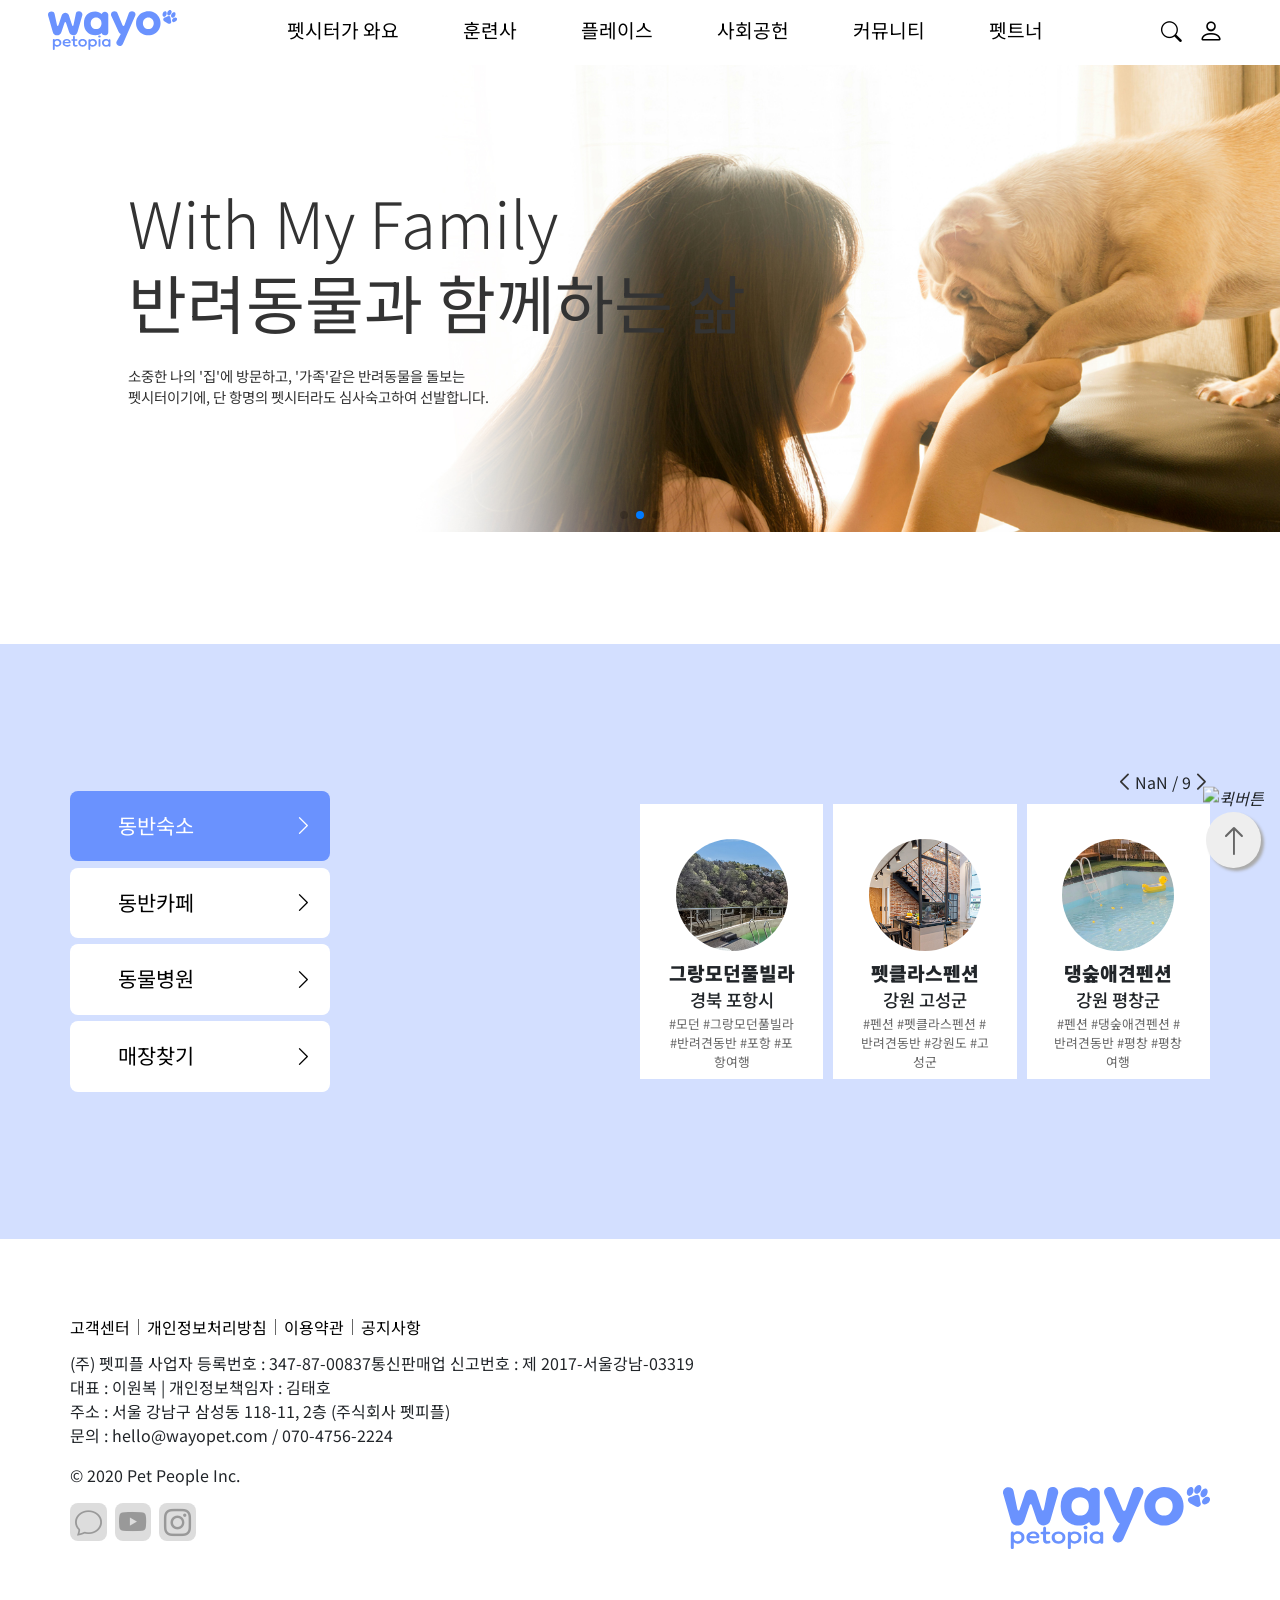
==== commit 5cf4ad3f: "json추가" ====
--- a/index.html
+++ b/index.html
@@ -45,8 +45,35 @@
 <body>
     <header id="hd" class="d-flex justify-content-between position-fixed align-items-center px-5">
         <h1 class="mb-0"><a class="d-block" href="#"><img class="logo_img d-block" src="./img/logo/logo-04.svg" alt="와요로고"></a></h1>
-        <ul class="d1 d-flex gnb mb-0 p-0 ">
-            <li class="d1_li position-relative">
+        <ul class="d1 d-flex mb-0 p-0 ">
+            <script>
+                $.ajax({
+                    url:"hd.json",
+                    type: "GET",
+                    dataType: "json",
+                    success: function(hd){
+                        let hdgnb = "";
+                        hd.forEach((v, i)=>{
+                            hdgnb += `
+                                    <li class="${v.cls.li}">
+                                        <a class="${v.cls.a}" href="${v.href}">${v.text}</a>
+                                        <ul class="${v.cls.ul}">`
+                                            v.d2_li.forEach((vv, i)=>{
+                                        hdgnb += `<li class="${vv.cls.li}"><a href="${vv.href}">${vv.text}</a></li>`
+                                    })
+                               
+                            hdgnb +=  `</ul>
+                                    </li>
+                                    `
+                        });
+                        $(".d1").html(hdgnb)
+                    },
+                    error: function(x,y,z){
+                        console.log(x,y,z);
+                    }
+                })
+            </script>
+            <!-- <li class="d1_li position-relative">
                 <a class="d1_a" href="">펫시터가 와요</a>
                 <ul class="d2 position-absolute ps-0">
                     <li class="d2_li"><a href="">방문 돌봄</a></li>
@@ -54,7 +81,7 @@
                     <li class="d2_li"><a href="">펫 플래닛</a></li>
                     <li class="d2_li"><a href="">웨딩케어</a></li>
                     <li class="d2_li"><a href="">안심 픽업&드랍</a></li>
-                </ul>
+                
             </li>
             <li class="d1_li position-relative">
                 <a class="d1_a" href="">훈련사</a>
@@ -92,7 +119,7 @@
                     <li class="d2_li"><a href="">훈련사 지원</a></li>
                     <li class="d2_li"><a href="">산책 케어 지원</a></li>
                 </ul>
-            </li>
+            </li> -->
         </ul>
         <ul class="d-flex lnb mb-0 p-0">
             <li class="mx-2 searchIcon d-flex">
@@ -224,7 +251,7 @@
                                                     hotelSlide +=
                                                             `<div class="swiper-slide">
                                                                 <div class="${e.cls}">
-                                                                    <img src="${e.img}" alt="">
+                                                                    <img src="${e.img}" alt="${e.src}">
                                                                 </div>
                                                                 <p class="${e.p.cls[0]}">${e.p.title}</p>
                                                                 <p class="${e.p.cls[1]}">${e.p.adress}</p>
@@ -264,7 +291,7 @@
                                                     cafeSlide +=
                                                             `<div class="swiper-slide">
                                                                 <div class="${e.cls}">
-                                                                    <img src="${e.img}" alt="">
+                                                                    <img src="${e.img}" alt="${e.src}">
                                                                 </div>
                                                                 <p class="${e.p.cls[0]}">${e.p.title}</p>
                                                                 <p class="${e.p.cls[1]}">${e.p.adress}</p>
@@ -300,7 +327,7 @@
                                                     clinicSlide +=
                                                             `<div class="swiper-slide">
                                                                 <div class="${e.cls}">
-                                                                    <img src="${e.img}" alt="">
+                                                                    <img src="${e.img}" alt="${e.src}">
                                                                 </div>
                                                                 <p class="${e.p.cls[0]}">${e.p.title}</p>
                                                                 <p class="${e.p.cls[1]}">${e.p.adress}</p>
@@ -337,6 +364,7 @@
                             //     const imgUrl = $(this).find("img").attr("src");
                             //     $(".place-bg-focus").css("background", `url(${imgUrl}) no-repeat `);
                             // })
+                            
                             const _plSwiper = new Swiper(".with_hotel .mySwiper ", {
                             slidesPerView: 3,
                             spaceBetween: 10,
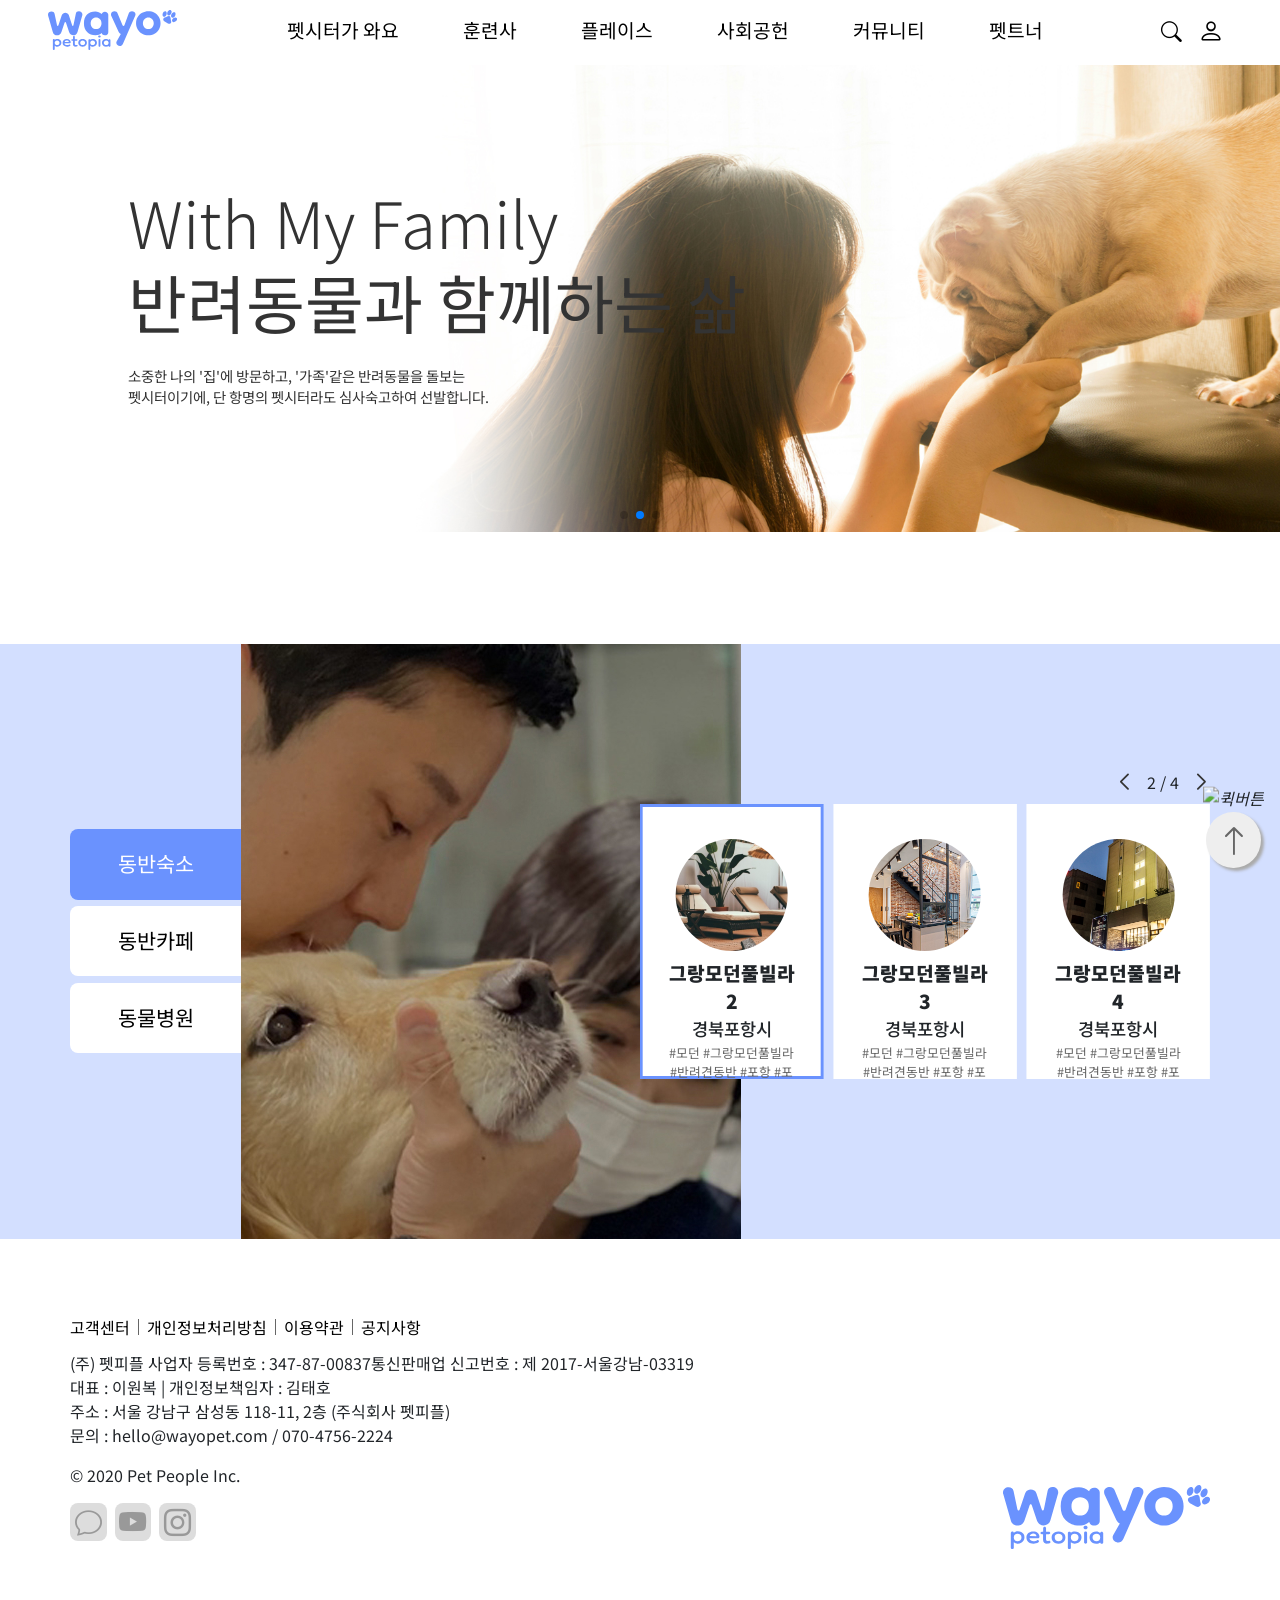
==== commit d5a5e8bd: "플레이스컨퍼넌트" ====
--- a/index.html
+++ b/index.html
@@ -34,6 +34,7 @@
     <!-- 플러그인 -->
     <link rel="stylesheet" href="//cdn.jsdelivr.net/npm/swiper@11/swiper-bundle.min.css"/>
     <script src="//cdn.jsdelivr.net/npm/swiper@11/swiper-bundle.min.js"></script>
+ 
     <script src="https://code.jquery.com/jquery-2.2.4.min.js" integrity="sha256-BbhdlvQf/xTY9gja0Dq3HiwQF8LaCRTXxZKRutelT44=" crossorigin="anonymous"></script>
     <link href="//unpkg.com/aos@2.3.1/dist/aos.css" rel="stylesheet">
     <script src="//unpkg.com/aos@2.3.1/dist/aos.js"></script>
@@ -43,7 +44,7 @@
     <title>WAYO</title>
 </head>
 <body>
-    <header id="hd" class="d-flex justify-content-between position-fixed align-items-center px-5">
+    <header id="hd" class="d-flex justify-content-between position-fixed align-items-center px-5"> 
         <h1 class="mb-0"><a class="d-block" href="#"><img class="logo_img d-block" src="./img/logo/logo-04.svg" alt="와요로고"></a></h1>
         <ul class="d1 d-flex mb-0 p-0 ">
             <script>
@@ -73,53 +74,6 @@
                     }
                 })
             </script>
-            <!-- <li class="d1_li position-relative">
-                <a class="d1_a" href="">펫시터가 와요</a>
-                <ul class="d2 position-absolute ps-0">
-                    <li class="d2_li"><a href="">방문 돌봄</a></li>
-                    <li class="d2_li"><a href="">집중 호스피스</a></li>
-                    <li class="d2_li"><a href="">펫 플래닛</a></li>
-                    <li class="d2_li"><a href="">웨딩케어</a></li>
-                    <li class="d2_li"><a href="">안심 픽업&드랍</a></li>
-                
-            </li>
-            <li class="d1_li position-relative">
-                <a class="d1_a" href="">훈련사</a>
-                <ul class="d2 position-absolute ps-0">
-                    <li class="d2_li"><a href="">훈련사 소개</a></li>
-                    <li class="d2_li"><a href="">훈련사에게 물어봐</a></li>
-                </ul>
-            </li>
-            <li class="d1_li position-relative">
-                <a class="d1_a" href="">플레이스</a>
-                <ul class="d2 position-absolute ps-0">
-                    <li class="d2_li"><a href="">입점 문의</a></li>
-                    <li class="d2_li"><a href="">매장 찾기</a></li>
-                </ul>
-            </li>
-            <li class="d1_li position-relative">
-                <a class="d1_a" href="">사회공헌</a>
-                <ul class="d2 position-absolute ps-0">
-                    <li class="d2_li"><a href="">봉사활동</a></li>
-                    <li class="d2_li"><a href="">지식 나눔</a></li>
-                    <li class="d2_li"><a href="">심리 상담</a></li>
-                </ul>
-            </li>
-            <li class="d1_li position-relative">
-                <a class="d1_a" href="">커뮤니티</a>
-                <ul class="d2 position-absolute ps-0">
-                    <li class="d2_li"><a href="">실시간 후기</a></li>
-                    <li class="d2_li"><a href="">구독 서비스</a></li>
-                </ul>
-            </li>
-            <li class="d1_li position-relative">
-                <a class="d1_a" href="">펫트너</a>
-                <ul class="d2 position-absolute ps-0">
-                    <li class="d2_li"><a href="">펫시터 지원</a></li>
-                    <li class="d2_li"><a href="">훈련사 지원</a></li>
-                    <li class="d2_li"><a href="">산책 케어 지원</a></li>
-                </ul>
-            </li> -->
         </ul>
         <ul class="d-flex lnb mb-0 p-0">
             <li class="mx-2 searchIcon d-flex">
@@ -179,9 +133,9 @@
                     <p class="slide_title">모두가 행복한 공간으로,<span class="br_span mt--1"></span><strong>"와요(WAYO)"!</strong></p>   
                     <p class="slide_txt">반려동물 걱정에 여행 포기는 그만! 와요와 행복한 반려생활을 보내요.</p>
                 </div>
-                <div class="main_slide_video">
+                <!-- <div class="main_slide_video">
                     <iframe width="800" height="400" src="https://www.youtube.com/embed/RWRm1vHZN8A" title="강아지 펫시터가 집으로 와요" frameborder="0" allow="accelerometer; autoplay; clipboard-write; encrypted-media; gyroscope; picture-in-picture; web-share" referrerpolicy="strict-origin-when-cross-origin" allowfullscreen></iframe> 
-                </div>         
+                </div>          -->
               </div>
               <div class="swiper-slide hj-slide2 position-relative">                
                 <div class="txt_group">
@@ -223,24 +177,47 @@
     <section id="main_service"></section>
     <section id="live_review"></section>
     <section id="with_place" class="margin">
-        <div class="place-bg container px-0 d-flex justify-content-end position-relative">
-            
+        <div class="place-bg container px-0 d-flex justify-content-end position-relative">    
             <div class="col-6">
-                <div class="swiper mySwiper" id="placeSwiper">
-                    <div class="swiper-wrapper">
-                        <div class="swiper-slide place-slide with_hotel">
-                            <div class="swiper mySwiper">
-                                <div class="swiper-wrapper">
-                                    <!-- <div class="swiper-slide">
+                <div class="place-bg-focus"></div>
+                <div class="swiper p_swiper" id="placeSwiper">
+                    <div class="swiper-wrapper p_swiper-wrapper">
+                        <div class="swiper-slide place-slide with_hotel" data-btn="동반숙소">
+                            <div class="swiper c_swiper">
+                                <div class="swiper-wrapper c_swiper-wrapper">
+                                    <div class="swiper-slide">
                                         <div class="thumimg">
                                             <img src="./img/hj_img/hotel/hotel_grang.jpg" alt="그랑모던풀빌라">
                                         </div>
-                                        <p class="thumtitle">그랑모던풀빌라</p>
-                                        <p class="thumadress">경북포항시</p>
-                                        <p class="thumtext">#모던 #그랑모던풀빌라 #반려견동반 #포항 #포항여행</p>
-                                    </div> -->
-
-                                    <script>
+                                        <p class="thumtitle">그랑모던풀빌라1</p>
+                                        <p class="thumadress">경북포항시</p>
+                                        <p class="thumtext">#모던 #그랑모던풀빌라 #반려견동반 #포항 #포항여행</p>
+                                    </div>
+                                    <div class="swiper-slide">
+                                        <div class="thumimg">
+                                            <img src="./img/hj_img/hotel/hotel_gout.jpg" alt="그랑모던풀빌라">
+                                        </div>
+                                        <p class="thumtitle">그랑모던풀빌라2</p>
+                                        <p class="thumadress">경북포항시</p>
+                                        <p class="thumtext">#모던 #그랑모던풀빌라 #반려견동반 #포항 #포항여행</p>
+                                    </div>
+                                    <div class="swiper-slide">
+                                        <div class="thumimg">
+                                            <img src="./img/hj_img/hotel/hotel_petclass2.jpg" alt="그랑모던풀빌라">
+                                        </div>
+                                        <p class="thumtitle">그랑모던풀빌라3</p>
+                                        <p class="thumadress">경북포항시</p>
+                                        <p class="thumtext">#모던 #그랑모던풀빌라 #반려견동반 #포항 #포항여행</p>
+                                    </div>
+                                    <div class="swiper-slide">
+                                        <div class="thumimg">
+                                            <img src="./img/hj_img/hotel/hotel_thepetel.jpg" alt="그랑모던풀빌라">
+                                        </div>
+                                        <p class="thumtitle">그랑모던풀빌라4</p>
+                                        <p class="thumadress">경북포항시</p>
+                                        <p class="thumtext">#모던 #그랑모던풀빌라 #반려견동반 #포항 #포항여행</p>
+                                    </div>
+                                    <!-- <script>
                                         $.ajax({
                                             url : "place.json",
                                             type : "GET",
@@ -251,24 +228,20 @@
                                                     hotelSlide +=
                                                             `<div class="swiper-slide">
                                                                 <div class="${e.cls}">
-                                                                    <img src="${e.img}" alt="${e.src}">
+                                                                    <img src="${e.img}" alt="${e.alt}">
                                                                 </div>
                                                                 <p class="${e.p.cls[0]}">${e.p.title}</p>
                                                                 <p class="${e.p.cls[1]}">${e.p.adress}</p>
                                                                 <p class="${e.p.cls[2]}">${e.p.text}</p>
                                                             </div>`                                                    
                                                 });                 
-                                                $(".with_hotel .swiper-wrapper").html(hotelSlide);                              
+                                                $(".with_hotel .c_swiper-wrapper").html(hotelSlide);                              
                                             },
                                             error : function(){
                                                 console.log('안됨')
                                             }
-                                        })
-                                        // const _slide = document.querySelectorAll(".place-slide .swiper-slide");
-                                        // _slide.addEventListener("click", function(){
-                                            
-                                        // })
-                                    </script>
+                                        });
+                                    </script> -->
                                 </div>
                                 <div class="pagiBtn d-flex justify-content-center align-items-center col-2">    
                                     <div class="swiper-button-prev"></div>
@@ -277,10 +250,39 @@
                                 </div>                                
                             </div>                        
                         </div>
-                        <div class="swiper-slide place-slide with_cafe">
-                            <div class="swiper mySwiper">
-                                <div class="swiper-wrapper">
-                                    <script>
+                        <div class="swiper-slide place-slide with_cafe" data-btn="동반카페">
+                            <div class="swiper c_swiper">
+                                <div class="swiper-wrapper c_swiper-wrapper">
+                                    <div class="swiper-slide">
+                                        <div class="thumimg">
+                                            <img src="./img/hj_img/cafe/cafe_ijoa.jpg" alt="그랑모던풀빌라">
+                                        </div>
+                                        <p class="thumtitle">그랑모던풀빌라11</p>
+                                        <p class="thumadress">경북포항시</p>
+                                        <p class="thumtext">#모던 #그랑모던풀빌라 #반려견동반 #포항 #포항여행</p>
+                                    </div><div class="swiper-slide">
+                                        <div class="thumimg">
+                                            <img src="./img/hj_img/cafe/cafe_pumpkin.jpg" alt="그랑모던풀빌라">
+                                        </div>
+                                        <p class="thumtitle">그랑모던풀빌라22</p>
+                                        <p class="thumadress">경북포항시</p>
+                                        <p class="thumtext">#모던 #그랑모던풀빌라 #반려견동반 #포항 #포항여행</p>
+                                    </div><div class="swiper-slide">
+                                        <div class="thumimg">
+                                            <img src="./img/hj_img/cafe/cafe_mung.jpg" alt="그랑모던풀빌라">
+                                        </div>
+                                        <p class="thumtitle">그랑모던풀빌라33</p>
+                                        <p class="thumadress">경북포항시</p>
+                                        <p class="thumtext">#모던 #그랑모던풀빌라 #반려견동반 #포항 #포항여행</p>
+                                    </div><div class="swiper-slide">
+                                        <div class="thumimg">
+                                            <img src="./img/hj_img/cafe/cafe_pawseason.jpg" alt="그랑모던풀빌라">
+                                        </div>
+                                        <p class="thumtitle">그랑모던풀빌라44</p>
+                                        <p class="thumadress">경북포항시</p>
+                                        <p class="thumtext">#모던 #그랑모던풀빌라 #반려견동반 #포항 #포항여행</p>
+                                    </div>
+                                    <!-- <script>
                                         $.ajax({
                                             url : "place.json",
                                             type : "GET",
@@ -291,7 +293,7 @@
                                                     cafeSlide +=
                                                             `<div class="swiper-slide">
                                                                 <div class="${e.cls}">
-                                                                    <img src="${e.img}" alt="${e.src}">
+                                                                    <img src="${e.img}" alt="${e.alt}">
                                                                 </div>
                                                                 <p class="${e.p.cls[0]}">${e.p.title}</p>
                                                                 <p class="${e.p.cls[1]}">${e.p.adress}</p>
@@ -304,7 +306,7 @@
                                                 console.log('안됨')
                                             }
                                         })
-                                    </script>
+                                    </script> -->
                                 </div>
                                 <div class="pagiBtn d-flex justify-content-center align-items-center col-2">    
                                     <div class="swiper-button-prev"></div>
@@ -313,10 +315,42 @@
                                 </div> 
                             </div>         
                         </div>
-                        <div class="swiper-slide place-slide with_clinic">
-                            <div class="swiper mySwiper">
-                                <div class="swiper-wrapper">                                    
-                                    <script>
+                        <div class="swiper-slide place-slide with_clinic" data-btn="동물병원">
+                            <div class="swiper c_swiper">
+                                <div class="swiper-wrapper c_swiper-wrapper">    
+                                    <div class="swiper-slide">
+                                        <div class="thumimg">
+                                            <img src="./img/hj_img/hospital/hospital_24guro.jpg" alt="그랑모던풀빌라">
+                                        </div>
+                                        <p class="thumtitle">그랑모던풀빌라1111</p>
+                                        <p class="thumadress">경북포항시</p>
+                                        <p class="thumtext">#모던 #그랑모던풀빌라 #반려견동반 #포항 #포항여행</p>
+                                    </div>
+                                    <div class="swiper-slide">
+                                        <div class="thumimg">
+                                            <img src="./img/hj_img/hospital/hospital_bareun.jpg" alt="그랑모던풀빌라">
+                                        </div>
+                                        <p class="thumtitle">그랑모던풀빌라2222</p>
+                                        <p class="thumadress">경북포항시</p>
+                                        <p class="thumtext">#모던 #그랑모던풀빌라 #반려견동반 #포항 #포항여행</p>
+                                    </div>
+                                    <div class="swiper-slide">
+                                        <div class="thumimg">
+                                            <img src="./img/hj_img/hospital/hospital_royal.jpg" alt="그랑모던풀빌라">
+                                        </div>
+                                        <p class="thumtitle">그랑모던풀빌라3333</p>
+                                        <p class="thumadress">경북포항시</p>
+                                        <p class="thumtext">#모던 #그랑모던풀빌라 #반려견동반 #포항 #포항여행</p>
+                                    </div>
+                                    <div class="swiper-slide">
+                                        <div class="thumimg">
+                                            <img src="./img/hj_img/hospital/hospital_sol.jpg" alt="그랑모던풀빌라">
+                                        </div>
+                                        <p class="thumtitle">그랑모던풀빌라4444</p>
+                                        <p class="thumadress">경북포항시</p>
+                                        <p class="thumtext">#모던 #그랑모던풀빌라 #반려견동반 #포항 #포항여행</p>
+                                    </div>                                
+                                    <!-- <script>
                                         $.ajax({
                                             url : "place.json",
                                             type : "GET",
@@ -327,7 +361,7 @@
                                                     clinicSlide +=
                                                             `<div class="swiper-slide">
                                                                 <div class="${e.cls}">
-                                                                    <img src="${e.img}" alt="${e.src}">
+                                                                    <img src="${e.img}" alt="${e.alt}">
                                                                 </div>
                                                                 <p class="${e.p.cls[0]}">${e.p.title}</p>
                                                                 <p class="${e.p.cls[1]}">${e.p.adress}</p>
@@ -340,7 +374,7 @@
                                                 console.log('안됨')
                                             }
                                         })
-                                    </script>                                    
+                                    </script>                                     -->
                                 </div>
                                 <div class="pagiBtn d-flex justify-content-center align-items-center col-2">    
                                     <div class="swiper-button-prev"></div>
@@ -348,9 +382,6 @@
                                     <div class="swiper-button-next"></div>
                                 </div> 
                             </div>         
-                        </div>
-                        <div class="swiper-slide place-slide with_other">
-    
                         </div>
                         <script>
                             // $(".place-slide .swiper-wrapper").on("click", ".swiper-slide", function() {
@@ -365,135 +396,154 @@
                             //     $(".place-bg-focus").css("background", `url(${imgUrl}) no-repeat `);
                             // })
                             
-                            const _plSwiper = new Swiper(".with_hotel .mySwiper ", {
-                            slidesPerView: 3,
-                            spaceBetween: 10,
-                            loop: true,
-                            pagination: {
-                                el: ".with_hotel .swiper-pagination",
-                                type: "fraction",
-                            },
-                            navigation: {
-                                nextEl: ".with_hotel .swiper-button-next",
-                                prevEl: ".with_hotel .swiper-button-prev",
-                            },
-                            autoplay: {
-                                delay: 2500,
-                                disableOnInteraction: false,
-                            },
-                            on: {
-                                slideChange: function () {
-                                     const activeSlide = this.slides[this.activeIndex];  
-                                     // active slide  내의   img 태그의  src 값 저장해줘
-                                     const imgUrl = $(activeSlide).find("img").attr("src");
-                                    $(".place-bg-focus").css("background", `url(${imgUrl}) no-repeat`);
+                            // const _plSwiper = new Swiper(".place-slide .c_swiper ", {
+                            // slidesPerView: 3,
+                            // spaceBetween: 10,
+                            // loop: true,
+                            // pagination: {
+                            //     el: ".with_hotel .swiper-pagination",
+                            //     type: "fraction",
+                            // },
+                            // navigation: {
+                            //     nextEl: ".with_hotel .swiper-button-next",
+                            //     prevEl: ".with_hotel .swiper-button-prev",
+                            // },
+                            // autoplay: {
+                            //     delay: 2500,
+                            //     disableOnInteraction: false,
+                            // },
+                            // on: {
+                            //     slideChange: function () {
+                            //          const activeSlide = this.slides[this.activeIndex];  
+                            //          // active slide  내의   img 태그의  src 값 저장해줘
+                            //          const imgUrl = $(activeSlide).find("img").attr("src");
+                            //         $(".place-bg-focus").css("background", `url(${imgUrl}) no-repeat`);
                                  
-                                }
-                            }
-                            
-                            
-                            });
-                            
-                            const _plSwiper2 = new Swiper(".with_cafe .mySwiper ", {
-                            slidesPerView: 3,
-                            spaceBetween: 10,
-                            loop: true,
-                            pagination: {
-                                el: ".with_cafe .swiper-pagination",
-                                type: "fraction",
-                            },
-                            navigation: {
-                                nextEl: ".with_cafe .swiper-button-next",
-                                prevEl: ".with_cafe .swiper-button-prev",
-                            },
-                            autoplay: {
-                                delay: 2500,
-                                disableOnInteraction: false,
-                            },
-                            on: {
-                                slideChange: function () {
-                                     const activeSlide = this.slides[this.activeIndex];  
-                                     // active slide  내의   img 태그의  src 값 저장해줘
-                                     const imgUrl = $(activeSlide).find("img").attr("src");
-                                    $(".place-bg-focus").css("background", `url(${imgUrl}) no-repeat`);
+                            //     }
+                            // }
+                            
+                            
+                            // });
+                            
+                            // const _plSwiper2 = new Swiper(".with_cafe .c_swiper ", {
+                            // slidesPerView: 3,
+                            // spaceBetween: 10,
+                            // loop: true,
+                            // pagination: {
+                            //     el: ".with_cafe .swiper-pagination",
+                            //     type: "fraction",
+                            // },
+                            // navigation: {
+                            //     nextEl: ".with_cafe .swiper-button-next",
+                            //     prevEl: ".with_cafe .swiper-button-prev",
+                            // },
+                            // autoplay: {
+                            //     delay: 2500,
+                            //     disableOnInteraction: false,
+                            // },
+                            // on: {
+                            //     slideChange: function () {
+                            //          const activeSlide = this.slides[this.activeIndex];  
+                            //          // active slide  내의   img 태그의  src 값 저장해줘
+                            //          const imgUrl = $(activeSlide).find("img").attr("src");
+                            //         $(".place-bg-focus").css("background", `url(${imgUrl}) no-repeat`);
                                  
-                                }
-                            }
-                            
-                            
-                            });
-                            
-                            const _plSwiper3 = new Swiper(".with_clinic .mySwiper ", {
-                            slidesPerView: 3,
-                            spaceBetween: 10,
-                            loop: true,
-                            pagination: {
-                                el: ".with_clinic .swiper-pagination",
-                                type: "fraction",
-                            },
-                            navigation: {
-                                nextEl: ".with_clinic .swiper-button-next",
-                                prevEl: ".with_clinic .swiper-button-prev",
-                            },
-                            autoplay: {
-                                delay: 2500,
-                                disableOnInteraction: false,
-                            },
-                            on: {
-                                slideChange: function () {
-                                     const activeSlide = this.slides[this.activeIndex];  
-                                     // active slide  내의   img 태그의  src 값 저장해줘
-                                     const imgUrl = $(activeSlide).find("img").attr("src");
-                                    $(".place-bg-focus").css("background", `url(${imgUrl}) no-repeat`);
+                            //     }
+                            // }
+                            
+                            
+                            // });
+                            
+                            // const _plSwiper3 = new Swiper(".with_clinic .c_swiper ", {
+                            // slidesPerView: 3,
+                            // spaceBetween: 10,
+                            // loop: true,
+                            // pagination: {
+                            //     el: ".with_clinic .swiper-pagination",
+                            //     type: "fraction",
+                            // },
+                            // navigation: {
+                            //     nextEl: ".with_clinic .swiper-button-next",
+                            //     prevEl: ".with_clinic .swiper-button-prev",
+                            // },
+                            // autoplay: {
+                            //     delay: 2500,
+                            //     disableOnInteraction: false,
+                            // },
+                            // on: {
+                            //     slideChange: function () {
+                            //          const activeSlide = this.slides[this.activeIndex];  
+                            //          // active slide  내의   img 태그의  src 값 저장해줘
+                            //          const imgUrl = $(activeSlide).find("img").attr("src");
+                            //         $(".place-bg-focus").css("background", `url(${imgUrl}) no-repeat`);
                                  
-                                }
-                            }
-                            
-                            
-                            });
+                            //     }
+                            // }
+                            
+                            
+                            // });
                             
                         </script>
-                    </div>
-                    <div class="place-bg-focus"></div>
+                    </div>                    
                     <div class="swiper-pagination placeSwiper-pagination"></div>                    
                 </div>
             </div>
             <!-- <img src="./img/hj_img/sectionPlace.jpg" alt="" class="sectionPlace"> -->
-            
-            <script>
-                const petPlace = ["동반숙소","동반카페","동물병원","매장찾기"]
-                const plSwiper = new Swiper("#placeSwiper.mySwiper", {
-                    allowTouchMove: false,                    
+           <script>
+                const plSwiper = new Swiper("#placeSwiper", {
+                    allowTouchMove: false,      
                     pagination: {
-                    el: "#placeSwiper .swiper-pagination.placeSwiper-pagination",
+                    el: ".placeSwiper-pagination",
                     clickable: true,
                     renderBullet: function (index, className) {
-                      return `<span class= ${className} > ${petPlace[index]} <i class="bi bi-chevron-right"></i></span>`;
-                    },
+                      return `<button class= ${className} > ${this.slides[index].dataset.btn} <i class="bi bi-chevron-right"></i></button>`;
+                      
+                    }
+                    
                   },
                 });
-                
+
+                document.querySelectorAll(".c_swiper").forEach(function(c_swiper){
+                    new Swiper(c_swiper, {
+                                slidesPerView: 3,
+                                spaceBetween: 10,
+                                loop: true,
+                                pagination: {
+                                    el: c_swiper.querySelector('.pagiBtn .swiper-pagination'),
+                                    type: "fraction",
+                                },
+                                navigation: {
+                                    nextEl: ".pagiBtn .swiper-button-next",
+                                    prevEl: ".pagiBtn .swiper-button-prev",
+                                },
+                                autoplay: {
+                                    delay: 2500,
+                                    disableOnInteraction: false,
+                                },
+                                on: {
+                                    slideChange: function () {
+                                    //const activeSlide = this.slides[this.activeIndex];
+                                    const activeSlide = this.slides[this.activeIndex];  
+                                    // active slide  내의   img 태그의  src 값 저장해줘
+                                    //const imgUrl = $(".place-slide.active-slide .swiper-slide.swiper-slide-active").find("img").attr("src");
+                                    const imgUrl = $(activeSlide).find("img").attr("src");
+                                    $(".place-bg-focus").css("background", `url(${imgUrl}) no-repeat`);
+                                    
+                                    
+                                        
+                                        }
+                                }
+                                
+                            });
+                })
+                // const imgUrl = $(".place-slide.swiper-slide-active .swiper-slide.swiper-slide-active").find("img").attr("src");
+                // console.log(imgUrl)
+                // $(".place-bg-focus").css("background", `url(${imgUrl}) no-repeat`);
             </script>
         </div>        
     </section>
     <section id="social_program"></section>    
     <section id="form_tag"></section>
-    <!-- <section id="app_download" class="app_bg1 app_bg2 app_bg3">
-       
-        <div class="container d-flex align-items-center justify-content-between" id="jeAppbanner">
-            <div class="align-items-center">
-                <h4 class="d-flex app_come">펫토피아로 와요</h4>
-                <h6>첫 회원가입시 2000P 적립</h6>
-            </div>
-            <div><a href="javascript:void(0)" class="app_down d-flex">어플 다운로드</a></div>
-            
-        </div> 
-        
-         <img src="//hyunjiq.github.io/petopia/img/img_je/bn_cloud1.svg" alt="왼쪽 구름" class="app_bg1"> -->
-        <!-- <img src="//hyunjiq.github.io/petopia/img/img_je/bn_animal.svg" alt="동물 세 마리" class="app_bg2"> -->
-        <!-- <img src="//hyunjiq.github.io/petopia/img/img_je/bn_cloud2.svg" alt="오른쪽 구름" class="app_bg3">   
-    </section> -->
-
     <aside id="quik" class="d-flex align-items-center flex-column">
         <i id="quikBtn">
             <img src="/img/hj_img/fixed_dog.png" alt="퀵버튼">
@@ -565,5 +615,6 @@
             </div>
         </div>
     </footer>
+    
 </body>
 </html>
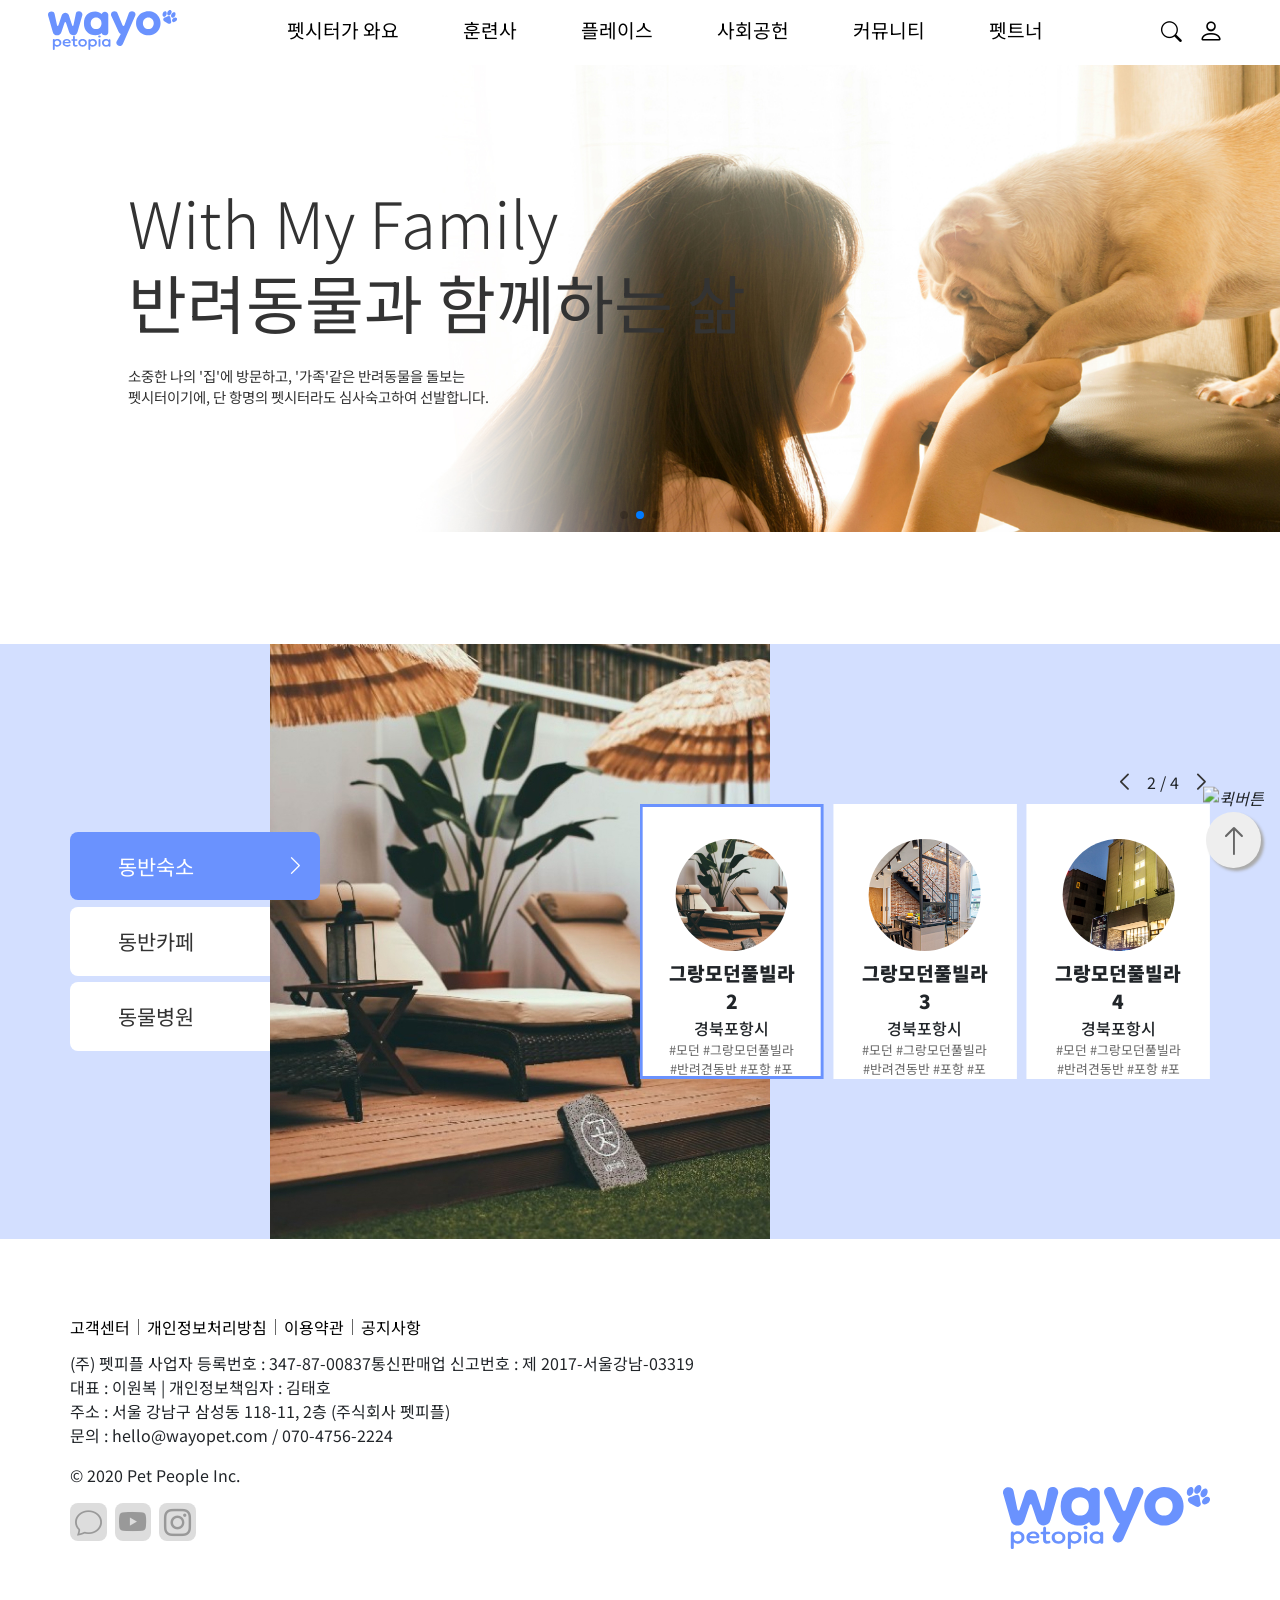
==== commit a3a1ceaa: "플레이스 탭버튼 완료, 스와이퍼이미지와 배경이미지 하느중" ====
--- a/index.html
+++ b/index.html
@@ -179,7 +179,7 @@
     <section id="with_place" class="margin">
         <div class="place-bg container px-0 d-flex justify-content-end position-relative">    
             <div class="col-6">
-                <div class="place-bg-focus"></div>
+                
                 <div class="swiper p_swiper" id="placeSwiper">
                     <div class="swiper-wrapper p_swiper-wrapper">
                         <div class="swiper-slide place-slide with_hotel" data-btn="동반숙소">
@@ -485,10 +485,11 @@
                             
                         </script>
                     </div>                    
-                    <div class="swiper-pagination placeSwiper-pagination"></div>                    
+                    <div class="swiper-pagination placeSwiper-pagination"></div>  
+                    <!-- <div class="place-bg-focus"></div>                   -->
                 </div>
             </div>
-            <!-- <img src="./img/hj_img/sectionPlace.jpg" alt="" class="sectionPlace"> -->
+            
            <script>
                 const plSwiper = new Swiper("#placeSwiper", {
                     allowTouchMove: false,      
@@ -496,14 +497,48 @@
                     el: ".placeSwiper-pagination",
                     clickable: true,
                     renderBullet: function (index, className) {
-                      return `<button class= ${className} > ${this.slides[index].dataset.btn} <i class="bi bi-chevron-right"></i></button>`;
+                      return `<button class= ${className} ><span>${this.slides[index].dataset.btn}</span> <i class="bi bi-chevron-right"></i></button>`;
                       
+                    }        
+                    },
+                    on: {
+                        slideChangeTransitionEnd: function () {
+                            const bullets = document.querySelectorAll('.placeSwiper-pagination .swiper-pagination-bullet');
+                            const bgfocus = document.querySelectorAll('.place-bg-focus');
+
+                            bgfocus.forEach(el => {
+                                el.classList.add('d-none');
+                                el.classList.remove('d-block');
+                            });
+
+                            bullets.forEach((bullet, index) => {
+                                if (bullet.classList.contains('swiper-pagination-bullet-active')) {
+                                    if (bgfocus[index]) {
+                                        bgfocus[index].classList.add('d-block');
+                                        bgfocus[index].classList.remove('d-none');
+                                    }
+                                }
+                            });
+                        }
                     }
+                });
+
+                const swiperContainer = document.querySelector("#placeSwiper");
+                const slides = document.querySelectorAll(".place-slide");
+
+                for (let i = 0; i < slides.length; i++) {
                     
-                  },
-                });
-
-                document.querySelectorAll(".c_swiper").forEach(function(c_swiper){
+                    let bgFocus = document.createElement("div");                    
+                    bgFocus.className = i == 0 ?`place-bg-focus bg-focus${i} d-block` : `place-bg-focus bg-focus${i} d-none`;                    
+                    swiperContainer.appendChild(bgFocus);
+
+                }
+                
+
+                
+
+
+                document.querySelectorAll(".c_swiper").forEach(function(c_swiper, i){
                     new Swiper(c_swiper, {
                                 slidesPerView: 3,
                                 spaceBetween: 10,
@@ -517,28 +552,56 @@
                                     prevEl: ".pagiBtn .swiper-button-prev",
                                 },
                                 autoplay: {
-                                    delay: 2500,
+                                    delay: 3000,
                                     disableOnInteraction: false,
                                 },
                                 on: {
                                     slideChange: function () {
-                                    //const activeSlide = this.slides[this.activeIndex];
-                                    const activeSlide = this.slides[this.activeIndex];  
-                                    // active slide  내의   img 태그의  src 값 저장해줘
-                                    //const imgUrl = $(".place-slide.active-slide .swiper-slide.swiper-slide-active").find("img").attr("src");
-                                    const imgUrl = $(activeSlide).find("img").attr("src");
-                                    $(".place-bg-focus").css("background", `url(${imgUrl}) no-repeat`);
                                     
+                                    const parentSlides = document.querySelectorAll('.place-slide'); 
+                                    const bgFocusElements = document.querySelectorAll('.place-bg-focus');
+
+                                    parentSlides.forEach((parentSlide, parentIndex) => {
+                                        
+                                        const activeChildSlide = parentSlide.querySelector('.swiper-slide-active');
+                                        
+                                        if (activeChildSlide) {
+                                            const imgElement = activeChildSlide.querySelector('img');
+                                            const imgUrl = imgElement ? imgElement.getAttribute('src') : null;
+                                            
+                                            
+                                            if (bgFocusElements[parentIndex]) {
+                                                bgFocusElements[parentIndex].style.backgroundImage = imgUrl ? `url(${imgUrl})` : 'none';
+                                            }
+                                        } else {
+                                            
+                                            if (bgFocusElements[parentIndex]) {
+                                                bgFocusElements[parentIndex].style.backgroundImage = 'none';
+                                            }
+                                        }
+                                    });
+                                }
+
+                                    //slideChangeTransitionEnd: function () {
+                                        
+                                        //const _imgUrl = c_swiper.querySelector("img").getAttribute("src")
+                                        //const activeSlide = $("#placeSwiper .place-slide .c_swiper-wrapper .swiper-slide-active");
+                                        //const imgUrl = $(activeSlides).find("img").attr("src");
+                                        //$(".place-bg-focus").css("background-image", `url(${imgUrl})`);
+                                        
+                                        // console.log(c_swiper.querySelectorAll(`.swiper-slide img`).getAttribute("src"))                            
+                                    //}
+                                    // slideChangeTransitionEnd: function () {
+                                    // const activeSlide = this.slides[this.activeIndex];  
+                                    // //active slide  내의   img 태그의  src 값 저장해줘
+                                    // const imgUrl = $(activeSlide).find("img").attr("src");                              
+                                    // $(".place-bg-focus").css("background-image", `url(${imgUrl})`);
+                                   //}
                                     
-                                        
-                                        }
                                 }
                                 
-                            });
+                    });
                 })
-                // const imgUrl = $(".place-slide.swiper-slide-active .swiper-slide.swiper-slide-active").find("img").attr("src");
-                // console.log(imgUrl)
-                // $(".place-bg-focus").css("background", `url(${imgUrl}) no-repeat`);
             </script>
         </div>        
     </section>
@@ -617,4 +680,4 @@
     </footer>
     
 </body>
-</html>+</html>
--- a/css/hj.min.css
+++ b/css/hj.min.css
@@ -1 +1 @@
-.br_span{display:block;line-height:0 !important;overflow:hidden !important;color:rgba(0,0,0,0) !important}.mt--1{margin-top:-1rem}#hd{width:100vw;z-index:100;background-color:rgba(255,255,255,.7529411765);backdrop-filter:blur(15px)}#hd h1 img{height:2.5rem}#hd .d1:hover:before{content:"";background-color:rgba(255,255,255,.7529411765);border-top:1px solid #6a92fe;position:absolute;top:100%;left:0;right:0;height:205px}#hd .d1:hover .d1_li:hover .d1_a{color:#6a92fe}#hd .d1:hover .d1_li .d2{padding:1rem 0;max-height:205px}#hd .d1:hover .d1_li .d2 .d2_li:hover a{color:#6a92fe}#hd .d1:before{content:"";position:absolute;top:100%;left:0;right:0;height:0px;overflow:hidden;transition:.5s;border-top:1px solid rgba(0,0,0,0)}#hd .d1 .d1_li{padding:1rem 2rem}#hd .d1 .d1_li .d1_a{font-size:1.2rem}#hd .d1 .d1_li .d2{top:100%;transform:translateX(-50%);left:50%;max-height:0;overflow:hidden;transition:.5s}#hd .d1 .d1_li .d2 .d2_li{white-space:nowrap;text-align:center;margin:.5rem 0;letter-spacing:.085rem}#hd .d1 .d1_li .d2 .d2_li a{font-size:1.05rem}#hd .lnb .searchIcon{font-size:1.3rem;line-height:1.85}#hd .lnb .searchIcon .form-show{right:7rem}#hd .lnb .searchIcon .form-show .a-search{display:block;padding:0 .5rem}#hd .lnb .searchIcon .form-show .search-pc{border:0}#hd .lnb .personIcon{font-size:1.6rem}#main_slide{padding-top:65px}#hj_swiper .swiper-wrapper .swiper-slide{padding-top:36.46%;height:0;background-repeat:no-repeat;background-position:center;background-size:cover}#hj_swiper .swiper-wrapper .swiper-slide .txt_group{display:flex;position:absolute;top:0;bottom:0;left:8rem;color:#333;flex-direction:column;justify-content:center}#hj_swiper .swiper-wrapper .swiper-slide .txt_group p{transform:translateY(100px);opacity:0}#hj_swiper .swiper-wrapper .swiper-slide .txt_group .slide_title{font-size:4rem;font-weight:300}#hj_swiper .swiper-wrapper .swiper-slide .txt_group .slide_txt{font-size:.9rem}#hj_swiper .swiper-wrapper .swiper-slide .main_slide_video{position:absolute;right:8rem;bottom:2rem}#hj_swiper .swiper-wrapper .swiper-slide .main_slide_video iframe{border-radius:2rem}#hj_swiper .swiper-wrapper .hj-slide1{background-image:url(../img/hj_img/main_banner/banner1.jpg)}#hj_swiper .swiper-wrapper .hj-slide2{background-image:url(../img/hj_img/main_banner/banner2.jpg)}#hj_swiper .swiper-wrapper .hj-slide3{background-color:#f4ede7}#hj_swiper .swiper-wrapper .hj-slide3:after{background-image:url(../img/hj_img/main_banner/safe_items_img.png);background-repeat:no-repeat;position:absolute;content:"";right:0px;top:0;bottom:-100px;margin:auto 4rem;background-size:contain;width:692px;height:560px}#hj_swiper .swiper-wrapper .hj-slide3:before{position:absolute;content:"";background:#e1df00;width:100%;padding:6rem;bottom:0}#hj_swiper .swiper-wrapper .swiper-slide-active .txt_group p{transform:translateY(0);opacity:1;transition:1s}#with_place{margin-top:7rem;background:#d3dfff}#with_place .place-bg-focus{background:url(../img/hj_img/hotel/hotel_grang.jpg) no-repeat;position:absolute;width:100%;height:100%;left:15%;top:0;z-index:11}#placeSwiper{padding:10rem 0;position:unset}#placeSwiper p{margin:0}#placeSwiper .swiper-wrapper{z-index:12}#placeSwiper .swiper-wrapper .place-slide{text-align:center;font-size:18px}#placeSwiper .swiper-wrapper .place-slide .swiper{position:unset}#placeSwiper .swiper-wrapper .place-slide .swiper-slide{background:#fff;padding:2rem 0;border:3px solid #fff;box-sizing:border-box;max-height:275px;padding:2rem 1.5rem}#placeSwiper .swiper-wrapper .place-slide .swiper-slide .thumimg{width:7rem;height:7rem;border-radius:50%;margin:auto;overflow:hidden}#placeSwiper .swiper-wrapper .place-slide .swiper-slide .thumimg img{width:calc(100% + 15px);display:block;margin-left:-7.5px;margin-top:-15px}#placeSwiper .swiper-wrapper .place-slide .swiper-slide .thumtitle{font-size:1.2rem;font-weight:900;margin-top:.5rem}#placeSwiper .swiper-wrapper .place-slide .swiper-slide .thumadress{font-size:1.1rem;font-weight:500}#placeSwiper .swiper-wrapper .place-slide .swiper-slide .thumtext{font-size:.8rem;color:#666}#placeSwiper .swiper-wrapper .place-slide .swiper-slide-active{border:3px solid #6a92fe}#placeSwiper .swiper-wrapper .place-slide .pagiBtn{position:absolute;right:0;bottom:100%}#placeSwiper .swiper-wrapper .place-slide .pagiBtn div{font-size:1rem;position:unset;margin:0}#placeSwiper .swiper-wrapper .place-slide .pagiBtn div::after{color:#333;font-size:1rem;font-weight:bold}#placeSwiper .placeSwiper-pagination{width:auto;display:flex;flex-direction:column;justify-content:center;top:0;bottom:0;left:0}#placeSwiper .placeSwiper-pagination .swiper-pagination-bullet{min-width:260px;height:auto;text-align:center;line-height:1;font-size:1.3rem;color:#000;opacity:1;background:#fff;border-radius:.5rem;padding:1.5rem 1rem 1.5rem 3rem;margin:.2rem 0;display:flex;justify-content:space-between;position:relative}#placeSwiper .placeSwiper-pagination .swiper-pagination-bullet-active{color:#fff;background:#6a92fe;z-index:15}#quik{position:fixed;bottom:2rem;right:1rem;z-index:1000}#quik #quikBtn{transform:translateY(0.9rem);z-index:1}#quik #quikBtn img{height:5rem}#quik #quikMenu{background:#3d71ff;border-radius:0 0 3rem 3rem}#quik #quikMenu::before{content:"";display:block;background:#3d71ff;height:.5rem}#quik #quikMenu .qIcon{background:#6a92fe;border-radius:50%;box-shadow:3px 3px 3px rgba(0,0,0,.1882352941);line-height:1}#quik #quikMenu .qIcon a{font-size:1.7rem;color:#fff}#quik .top_btn{background:#eee;padding:.7rem;border-radius:50%;margin-top:1rem;box-shadow:3px 3px 3px #aaa;line-height:1}#quik .top_btn a{font-size:2rem;color:#666}#ft{padding-top:5rem;padding-bottom:5rem}#ft .ft_right .ft_menu .ft_menu_li{border-right:1px solid #666;line-height:1}#ft .ft_right .ft-icon li{background:#ddd;font-size:1.7rem;line-height:1;border-radius:.5rem;padding:.3rem}#ft .ft_right .ft-icon li a{color:#999}#ft .ft_left h1 img{height:4rem}+.br_span{display:block;line-height:0 !important;overflow:hidden !important;color:rgba(0,0,0,0) !important}.mt--1{margin-top:-1rem}#hd{width:100vw;z-index:100;background-color:rgba(255,255,255,.7529411765);backdrop-filter:blur(15px)}#hd h1 img{height:2.5rem}#hd .d1:hover:before{content:"";background-color:rgba(255,255,255,.7529411765);border-top:1px solid #6a92fe;position:absolute;top:100%;left:0;right:0;height:205px}#hd .d1:hover .d1_li:hover .d1_a{color:#6a92fe}#hd .d1:hover .d1_li .d2{padding:1rem 0;max-height:205px}#hd .d1:hover .d1_li .d2 .d2_li:hover a{color:#6a92fe}#hd .d1:before{content:"";position:absolute;top:100%;left:0;right:0;height:0px;overflow:hidden;transition:.5s;border-top:1px solid rgba(0,0,0,0)}#hd .d1 .d1_li{padding:1rem 2rem}#hd .d1 .d1_li .d1_a{font-size:1.2rem}#hd .d1 .d1_li .d2{top:100%;transform:translateX(-50%);left:50%;max-height:0;overflow:hidden;transition:.5s}#hd .d1 .d1_li .d2 .d2_li{white-space:nowrap;text-align:center;margin:.5rem 0;letter-spacing:.085rem}#hd .d1 .d1_li .d2 .d2_li a{font-size:1.05rem}#hd .lnb .searchIcon{font-size:1.3rem;line-height:1.85}#hd .lnb .searchIcon .form-show{right:7rem}#hd .lnb .searchIcon .form-show .a-search{display:block;padding:0 .5rem}#hd .lnb .searchIcon .form-show .search-pc{border:0}#hd .lnb .personIcon{font-size:1.6rem}#main_slide{padding-top:65px}#hj_swiper .swiper-wrapper .swiper-slide{padding-top:36.46%;height:0;background-repeat:no-repeat;background-position:center;background-size:cover}#hj_swiper .swiper-wrapper .swiper-slide .txt_group{display:flex;position:absolute;top:0;bottom:0;left:8rem;color:#333;flex-direction:column;justify-content:center}#hj_swiper .swiper-wrapper .swiper-slide .txt_group p{transform:translateY(100px);opacity:0}#hj_swiper .swiper-wrapper .swiper-slide .txt_group .slide_title{font-size:4rem;font-weight:300}#hj_swiper .swiper-wrapper .swiper-slide .txt_group .slide_txt{font-size:.9rem}#hj_swiper .swiper-wrapper .swiper-slide .main_slide_video{position:absolute;right:8rem;bottom:2rem}#hj_swiper .swiper-wrapper .swiper-slide .main_slide_video iframe{border-radius:2rem}#hj_swiper .swiper-wrapper .hj-slide1{background-image:url(../img/hj_img/main_banner/banner1.jpg)}#hj_swiper .swiper-wrapper .hj-slide2{background-image:url(../img/hj_img/main_banner/banner2.jpg)}#hj_swiper .swiper-wrapper .hj-slide3{background-color:#f4ede7}#hj_swiper .swiper-wrapper .hj-slide3:after{background-image:url(../img/hj_img/main_banner/safe_items_img.png);background-repeat:no-repeat;position:absolute;content:"";right:0px;top:0;bottom:-100px;margin:auto 4rem;background-size:contain;width:692px;height:560px}#hj_swiper .swiper-wrapper .hj-slide3:before{position:absolute;content:"";background:#e1df00;width:100%;padding:6rem;bottom:0}#hj_swiper .swiper-wrapper .swiper-slide-active .txt_group p{transform:translateY(0);opacity:1;transition:1s}#with_place{margin-top:7rem;background:#d3dfff}#with_place .place-bg-focus{background:no-repeat;position:absolute;min-width:500px;height:100%;left:200px;top:0}#placeSwiper{padding:10rem 0;position:unset}#placeSwiper p{margin:0}#placeSwiper .swiper-wrapper{z-index:12}#placeSwiper .swiper-wrapper .place-slide{text-align:center;font-size:18px}#placeSwiper .swiper-wrapper .place-slide .swiper{position:unset}#placeSwiper .swiper-wrapper .place-slide .swiper-slide{background:#fff;padding:2rem 0;border:3px solid #fff;box-sizing:border-box;max-height:275px;padding:2rem 1.5rem}#placeSwiper .swiper-wrapper .place-slide .swiper-slide .thumimg{width:7rem;height:7rem;border-radius:50%;margin:auto;overflow:hidden}#placeSwiper .swiper-wrapper .place-slide .swiper-slide .thumimg img{width:calc(100% + 15px);display:block;margin-left:-7.5px;margin-top:-15px}#placeSwiper .swiper-wrapper .place-slide .swiper-slide .thumtitle{font-size:1.2rem;font-weight:900;margin-top:.5rem}#placeSwiper .swiper-wrapper .place-slide .swiper-slide .thumadress{font-size:1rem;font-weight:500}#placeSwiper .swiper-wrapper .place-slide .swiper-slide .thumtext{font-size:.8rem;color:#666}#placeSwiper .swiper-wrapper .place-slide .swiper-slide-active{border:3px solid #6a92fe}#placeSwiper .swiper-wrapper .place-slide .pagiBtn{position:absolute;right:0;bottom:100%}#placeSwiper .swiper-wrapper .place-slide .pagiBtn div{font-size:1rem;position:unset;margin:0}#placeSwiper .swiper-wrapper .place-slide .pagiBtn div::after{color:#333;font-size:1rem;font-weight:bold}#placeSwiper .placeSwiper-pagination{width:auto;display:flex;flex-direction:column;justify-content:center;top:0;bottom:0;left:0}#placeSwiper .placeSwiper-pagination .swiper-pagination-bullet{width:100%;height:auto;line-height:1;font-size:1.3rem;opacity:1;margin:.2rem 0;display:flex;align-items:center;position:relative;color:#333;background-color:rgba(0,0,0,0)}#placeSwiper .placeSwiper-pagination .swiper-pagination-bullet span{border-radius:.5rem 0 0 .5rem;padding:1.5rem 0 1.5rem 3rem;width:200px;background:#fff;text-align:start}#placeSwiper .placeSwiper-pagination .swiper-pagination-bullet i{display:none;align-items:center;justify-content:center;width:50px;height:100%;background-color:#6a92fe;border-radius:0 .5rem .5rem 0;margin:.2rem 0;box-sizing:border-box}#placeSwiper .placeSwiper-pagination .swiper-pagination-bullet-active{color:#fff;z-index:15}#placeSwiper .placeSwiper-pagination .swiper-pagination-bullet-active span{background:#6a92fe}#placeSwiper .placeSwiper-pagination .swiper-pagination-bullet-active i{display:flex}#quik{position:fixed;bottom:2rem;right:1rem;z-index:1000}#quik #quikBtn{transform:translateY(0.9rem);z-index:1}#quik #quikBtn img{height:5rem}#quik #quikMenu{background:#3d71ff;border-radius:0 0 3rem 3rem}#quik #quikMenu::before{content:"";display:block;background:#3d71ff;height:.5rem}#quik #quikMenu .qIcon{background:#6a92fe;border-radius:50%;box-shadow:3px 3px 3px rgba(0,0,0,.1882352941);line-height:1}#quik #quikMenu .qIcon a{font-size:1.7rem;color:#fff}#quik .top_btn{background:#eee;padding:.7rem;border-radius:50%;margin-top:1rem;box-shadow:3px 3px 3px #aaa;line-height:1}#quik .top_btn a{font-size:2rem;color:#666}#ft{padding-top:5rem;padding-bottom:5rem}#ft .ft_right .ft_menu .ft_menu_li{border-right:1px solid #666;line-height:1}#ft .ft_right .ft-icon li{background:#ddd;font-size:1.7rem;line-height:1;border-radius:.5rem;padding:.3rem}#ft .ft_right .ft-icon li a{color:#999}#ft .ft_left h1 img{height:4rem}.ytp-cued-thumbnail-overlay-image{background-image:url(https://www.subway.co.kr/upload/banner/%EC%95%84%EB%B3%B4%EC%B9%B4%EB%8F%84%20%EC%8B%9C%EB%A6%AC%EC%A6%88_PC%20%EB%A9%94%EC%9D%B8%20%EB%B0%B0%EB%84%88_20240625091233176.jpg)}
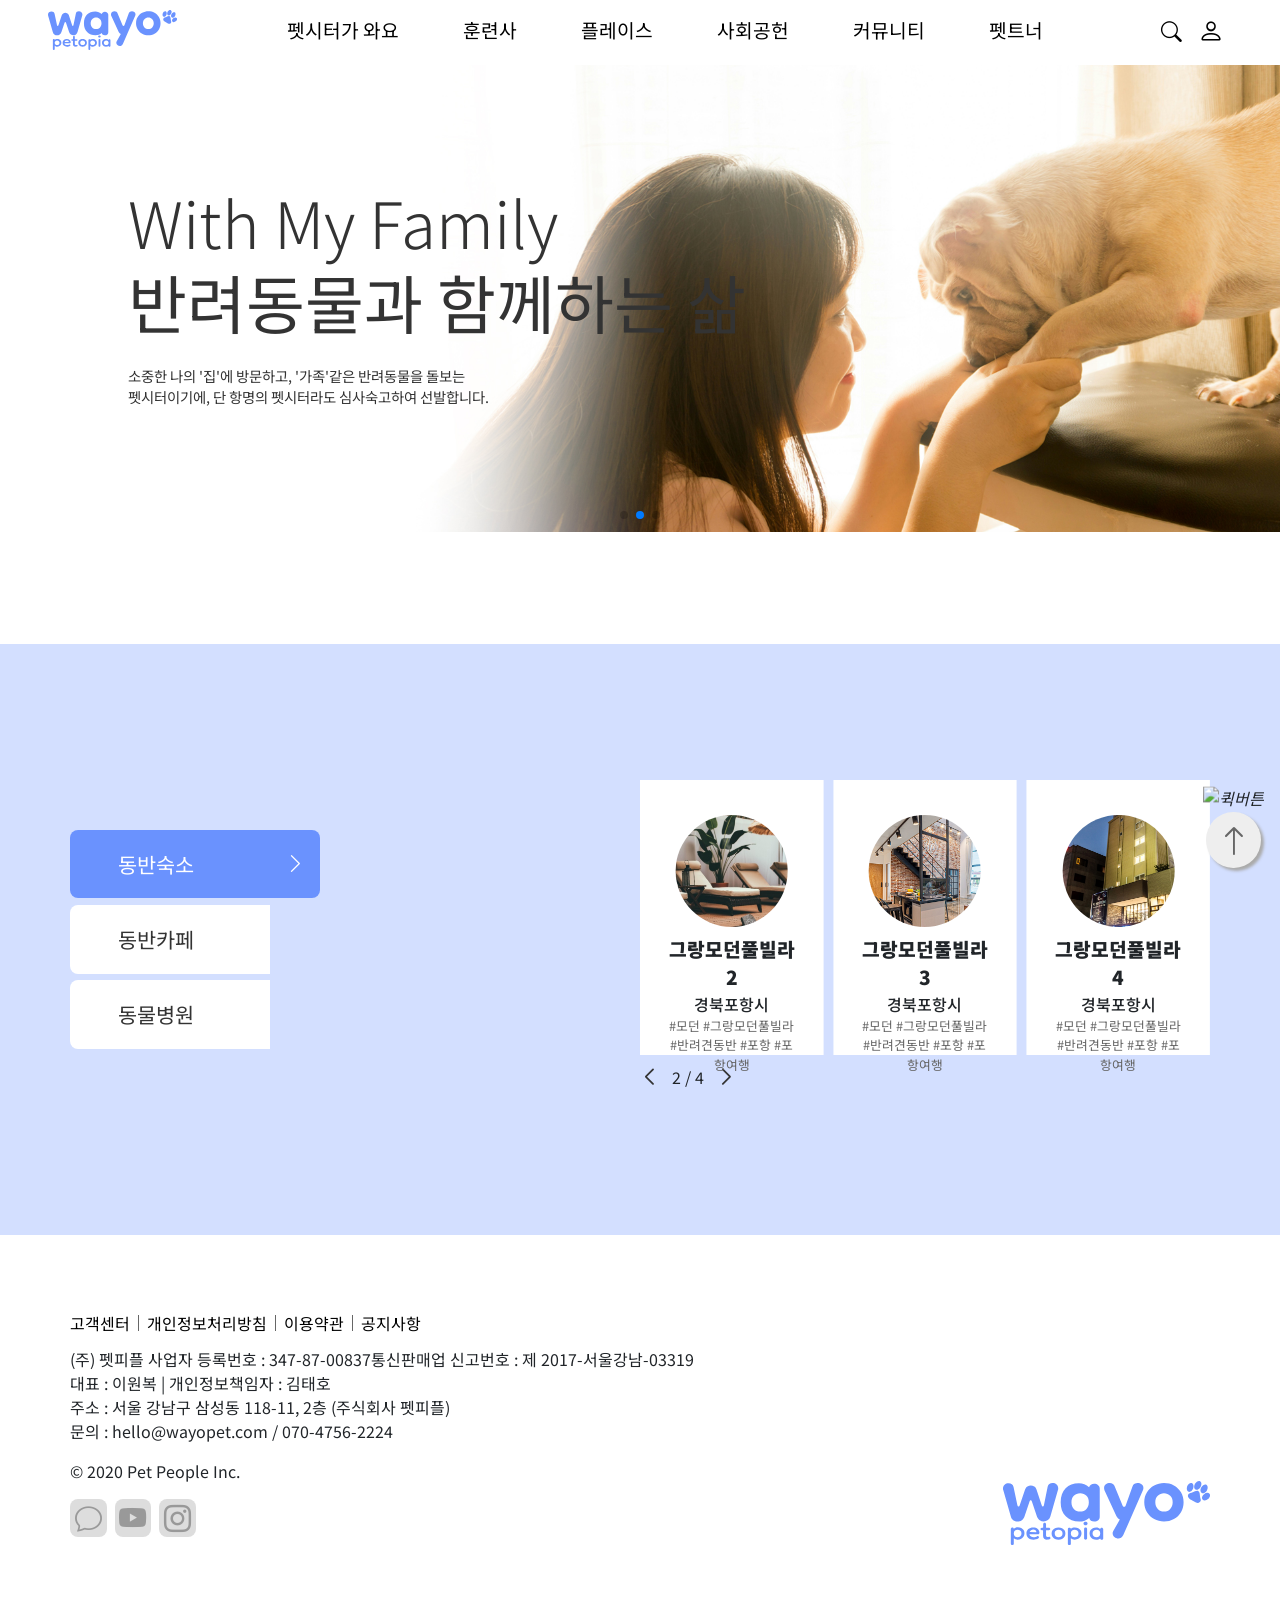
==== commit 910b109b: "플레이스 슬라이드 마참내 다함" ====
--- a/index.html
+++ b/index.html
@@ -502,20 +502,20 @@
                     }        
                     },
                     on: {
-                        slideChangeTransitionEnd: function () {
+                        slideChange: function () {
                             const bullets = document.querySelectorAll('.placeSwiper-pagination .swiper-pagination-bullet');
                             const bgfocus = document.querySelectorAll('.place-bg-focus');
 
                             bgfocus.forEach(el => {
-                                el.classList.add('d-none');
-                                el.classList.remove('d-block');
+                                el.classList.add('z-index0');
+                                el.classList.remove('z-index5');
                             });
 
                             bullets.forEach((bullet, index) => {
                                 if (bullet.classList.contains('swiper-pagination-bullet-active')) {
                                     if (bgfocus[index]) {
-                                        bgfocus[index].classList.add('d-block');
-                                        bgfocus[index].classList.remove('d-none');
+                                        bgfocus[index].classList.add('z-index5');
+                                        bgfocus[index].classList.remove('z-index0');
                                     }
                                 }
                             });
@@ -529,7 +529,7 @@
                 for (let i = 0; i < slides.length; i++) {
                     
                     let bgFocus = document.createElement("div");                    
-                    bgFocus.className = i == 0 ?`place-bg-focus bg-focus${i} d-block` : `place-bg-focus bg-focus${i} d-none`;                    
+                    bgFocus.className = i == 0 ?`place-bg-focus bg-focus${i} z-index5` : `place-bg-focus bg-focus${i} z-index0`;                    
                     swiperContainer.appendChild(bgFocus);
 
                 }
@@ -561,42 +561,21 @@
                                     const parentSlides = document.querySelectorAll('.place-slide'); 
                                     const bgFocusElements = document.querySelectorAll('.place-bg-focus');
 
-                                    parentSlides.forEach((parentSlide, parentIndex) => {
-                                        
-                                        const activeChildSlide = parentSlide.querySelector('.swiper-slide-active');
-                                        
-                                        if (activeChildSlide) {
-                                            const imgElement = activeChildSlide.querySelector('img');
-                                            const imgUrl = imgElement ? imgElement.getAttribute('src') : null;
+                                        parentSlides.forEach((parentSlide, parentIndex) => {
                                             
+                                            const activeChildSlide = parentSlide.querySelector('.swiper-slide-active');
                                             
-                                            if (bgFocusElements[parentIndex]) {
-                                                bgFocusElements[parentIndex].style.backgroundImage = imgUrl ? `url(${imgUrl})` : 'none';
+                                            if (activeChildSlide) {
+                                                const imgElement = activeChildSlide.querySelector('img');
+                                                const imgUrl = imgElement && imgElement.getAttribute('src');
+                                                
+                                                
+                                                bgFocusElements[parentIndex].style.backgroundImage = `url(${imgUrl})`
+                                                console.log(imgUrl)
                                             }
-                                        } else {
-                                            
-                                            if (bgFocusElements[parentIndex]) {
-                                                bgFocusElements[parentIndex].style.backgroundImage = 'none';
-                                            }
-                                        }
-                                    });
-                                }
-
-                                    //slideChangeTransitionEnd: function () {
-                                        
-                                        //const _imgUrl = c_swiper.querySelector("img").getAttribute("src")
-                                        //const activeSlide = $("#placeSwiper .place-slide .c_swiper-wrapper .swiper-slide-active");
-                                        //const imgUrl = $(activeSlides).find("img").attr("src");
-                                        //$(".place-bg-focus").css("background-image", `url(${imgUrl})`);
-                                        
-                                        // console.log(c_swiper.querySelectorAll(`.swiper-slide img`).getAttribute("src"))                            
-                                    //}
-                                    // slideChangeTransitionEnd: function () {
-                                    // const activeSlide = this.slides[this.activeIndex];  
-                                    // //active slide  내의   img 태그의  src 값 저장해줘
-                                    // const imgUrl = $(activeSlide).find("img").attr("src");                              
-                                    // $(".place-bg-focus").css("background-image", `url(${imgUrl})`);
-                                   //}
+                                        });
+                                    }
+
                                     
                                 }
                                 
@@ -681,3 +660,4 @@
     
 </body>
 </html>
+
--- a/css/hj.min.css
+++ b/css/hj.min.css
@@ -1 +1 @@
-.br_span{display:block;line-height:0 !important;overflow:hidden !important;color:rgba(0,0,0,0) !important}.mt--1{margin-top:-1rem}#hd{width:100vw;z-index:100;background-color:rgba(255,255,255,.7529411765);backdrop-filter:blur(15px)}#hd h1 img{height:2.5rem}#hd .d1:hover:before{content:"";background-color:rgba(255,255,255,.7529411765);border-top:1px solid #6a92fe;position:absolute;top:100%;left:0;right:0;height:205px}#hd .d1:hover .d1_li:hover .d1_a{color:#6a92fe}#hd .d1:hover .d1_li .d2{padding:1rem 0;max-height:205px}#hd .d1:hover .d1_li .d2 .d2_li:hover a{color:#6a92fe}#hd .d1:before{content:"";position:absolute;top:100%;left:0;right:0;height:0px;overflow:hidden;transition:.5s;border-top:1px solid rgba(0,0,0,0)}#hd .d1 .d1_li{padding:1rem 2rem}#hd .d1 .d1_li .d1_a{font-size:1.2rem}#hd .d1 .d1_li .d2{top:100%;transform:translateX(-50%);left:50%;max-height:0;overflow:hidden;transition:.5s}#hd .d1 .d1_li .d2 .d2_li{white-space:nowrap;text-align:center;margin:.5rem 0;letter-spacing:.085rem}#hd .d1 .d1_li .d2 .d2_li a{font-size:1.05rem}#hd .lnb .searchIcon{font-size:1.3rem;line-height:1.85}#hd .lnb .searchIcon .form-show{right:7rem}#hd .lnb .searchIcon .form-show .a-search{display:block;padding:0 .5rem}#hd .lnb .searchIcon .form-show .search-pc{border:0}#hd .lnb .personIcon{font-size:1.6rem}#main_slide{padding-top:65px}#hj_swiper .swiper-wrapper .swiper-slide{padding-top:36.46%;height:0;background-repeat:no-repeat;background-position:center;background-size:cover}#hj_swiper .swiper-wrapper .swiper-slide .txt_group{display:flex;position:absolute;top:0;bottom:0;left:8rem;color:#333;flex-direction:column;justify-content:center}#hj_swiper .swiper-wrapper .swiper-slide .txt_group p{transform:translateY(100px);opacity:0}#hj_swiper .swiper-wrapper .swiper-slide .txt_group .slide_title{font-size:4rem;font-weight:300}#hj_swiper .swiper-wrapper .swiper-slide .txt_group .slide_txt{font-size:.9rem}#hj_swiper .swiper-wrapper .swiper-slide .main_slide_video{position:absolute;right:8rem;bottom:2rem}#hj_swiper .swiper-wrapper .swiper-slide .main_slide_video iframe{border-radius:2rem}#hj_swiper .swiper-wrapper .hj-slide1{background-image:url(../img/hj_img/main_banner/banner1.jpg)}#hj_swiper .swiper-wrapper .hj-slide2{background-image:url(../img/hj_img/main_banner/banner2.jpg)}#hj_swiper .swiper-wrapper .hj-slide3{background-color:#f4ede7}#hj_swiper .swiper-wrapper .hj-slide3:after{background-image:url(../img/hj_img/main_banner/safe_items_img.png);background-repeat:no-repeat;position:absolute;content:"";right:0px;top:0;bottom:-100px;margin:auto 4rem;background-size:contain;width:692px;height:560px}#hj_swiper .swiper-wrapper .hj-slide3:before{position:absolute;content:"";background:#e1df00;width:100%;padding:6rem;bottom:0}#hj_swiper .swiper-wrapper .swiper-slide-active .txt_group p{transform:translateY(0);opacity:1;transition:1s}#with_place{margin-top:7rem;background:#d3dfff}#with_place .place-bg-focus{background:no-repeat;position:absolute;min-width:500px;height:100%;left:200px;top:0}#placeSwiper{padding:10rem 0;position:unset}#placeSwiper p{margin:0}#placeSwiper .swiper-wrapper{z-index:12}#placeSwiper .swiper-wrapper .place-slide{text-align:center;font-size:18px}#placeSwiper .swiper-wrapper .place-slide .swiper{position:unset}#placeSwiper .swiper-wrapper .place-slide .swiper-slide{background:#fff;padding:2rem 0;border:3px solid #fff;box-sizing:border-box;max-height:275px;padding:2rem 1.5rem}#placeSwiper .swiper-wrapper .place-slide .swiper-slide .thumimg{width:7rem;height:7rem;border-radius:50%;margin:auto;overflow:hidden}#placeSwiper .swiper-wrapper .place-slide .swiper-slide .thumimg img{width:calc(100% + 15px);display:block;margin-left:-7.5px;margin-top:-15px}#placeSwiper .swiper-wrapper .place-slide .swiper-slide .thumtitle{font-size:1.2rem;font-weight:900;margin-top:.5rem}#placeSwiper .swiper-wrapper .place-slide .swiper-slide .thumadress{font-size:1rem;font-weight:500}#placeSwiper .swiper-wrapper .place-slide .swiper-slide .thumtext{font-size:.8rem;color:#666}#placeSwiper .swiper-wrapper .place-slide .swiper-slide-active{border:3px solid #6a92fe}#placeSwiper .swiper-wrapper .place-slide .pagiBtn{position:absolute;right:0;bottom:100%}#placeSwiper .swiper-wrapper .place-slide .pagiBtn div{font-size:1rem;position:unset;margin:0}#placeSwiper .swiper-wrapper .place-slide .pagiBtn div::after{color:#333;font-size:1rem;font-weight:bold}#placeSwiper .placeSwiper-pagination{width:auto;display:flex;flex-direction:column;justify-content:center;top:0;bottom:0;left:0}#placeSwiper .placeSwiper-pagination .swiper-pagination-bullet{width:100%;height:auto;line-height:1;font-size:1.3rem;opacity:1;margin:.2rem 0;display:flex;align-items:center;position:relative;color:#333;background-color:rgba(0,0,0,0)}#placeSwiper .placeSwiper-pagination .swiper-pagination-bullet span{border-radius:.5rem 0 0 .5rem;padding:1.5rem 0 1.5rem 3rem;width:200px;background:#fff;text-align:start}#placeSwiper .placeSwiper-pagination .swiper-pagination-bullet i{display:none;align-items:center;justify-content:center;width:50px;height:100%;background-color:#6a92fe;border-radius:0 .5rem .5rem 0;margin:.2rem 0;box-sizing:border-box}#placeSwiper .placeSwiper-pagination .swiper-pagination-bullet-active{color:#fff;z-index:15}#placeSwiper .placeSwiper-pagination .swiper-pagination-bullet-active span{background:#6a92fe}#placeSwiper .placeSwiper-pagination .swiper-pagination-bullet-active i{display:flex}#quik{position:fixed;bottom:2rem;right:1rem;z-index:1000}#quik #quikBtn{transform:translateY(0.9rem);z-index:1}#quik #quikBtn img{height:5rem}#quik #quikMenu{background:#3d71ff;border-radius:0 0 3rem 3rem}#quik #quikMenu::before{content:"";display:block;background:#3d71ff;height:.5rem}#quik #quikMenu .qIcon{background:#6a92fe;border-radius:50%;box-shadow:3px 3px 3px rgba(0,0,0,.1882352941);line-height:1}#quik #quikMenu .qIcon a{font-size:1.7rem;color:#fff}#quik .top_btn{background:#eee;padding:.7rem;border-radius:50%;margin-top:1rem;box-shadow:3px 3px 3px #aaa;line-height:1}#quik .top_btn a{font-size:2rem;color:#666}#ft{padding-top:5rem;padding-bottom:5rem}#ft .ft_right .ft_menu .ft_menu_li{border-right:1px solid #666;line-height:1}#ft .ft_right .ft-icon li{background:#ddd;font-size:1.7rem;line-height:1;border-radius:.5rem;padding:.3rem}#ft .ft_right .ft-icon li a{color:#999}#ft .ft_left h1 img{height:4rem}.ytp-cued-thumbnail-overlay-image{background-image:url(https://www.subway.co.kr/upload/banner/%EC%95%84%EB%B3%B4%EC%B9%B4%EB%8F%84%20%EC%8B%9C%EB%A6%AC%EC%A6%88_PC%20%EB%A9%94%EC%9D%B8%20%EB%B0%B0%EB%84%88_20240625091233176.jpg)}+.br_span{display:block;line-height:0 !important;overflow:hidden !important;color:rgba(0,0,0,0) !important}.mt--1{margin-top:-1rem}.z-index5{z-index:5}.z-index0{z-index:0}button:focus-visible{outline:none}#hd{width:100vw;z-index:100;background-color:rgba(255,255,255,.7529411765);backdrop-filter:blur(15px)}#hd h1 img{height:2.5rem}#hd .d1:hover:before{content:"";background-color:rgba(255,255,255,.7529411765);border-top:1px solid #6a92fe;position:absolute;top:100%;left:0;right:0;height:205px}#hd .d1:hover .d1_li:hover .d1_a{color:#6a92fe}#hd .d1:hover .d1_li .d2{padding:1rem 0;max-height:205px}#hd .d1:hover .d1_li .d2 .d2_li:hover a{color:#6a92fe}#hd .d1:before{content:"";position:absolute;top:100%;left:0;right:0;height:0px;overflow:hidden;transition:.5s;border-top:1px solid rgba(0,0,0,0)}#hd .d1 .d1_li{padding:1rem 2rem}#hd .d1 .d1_li .d1_a{font-size:1.2rem}#hd .d1 .d1_li .d2{top:100%;transform:translateX(-50%);left:50%;max-height:0;overflow:hidden;transition:.5s}#hd .d1 .d1_li .d2 .d2_li{white-space:nowrap;text-align:center;margin:.5rem 0;letter-spacing:.085rem}#hd .d1 .d1_li .d2 .d2_li a{font-size:1.05rem}#hd .lnb .searchIcon{font-size:1.3rem;line-height:1.85}#hd .lnb .searchIcon .form-show{right:7rem}#hd .lnb .searchIcon .form-show .a-search{display:block;padding:0 .5rem}#hd .lnb .searchIcon .form-show .search-pc{border:0}#hd .lnb .personIcon{font-size:1.6rem}#main_slide{padding-top:65px}#hj_swiper .swiper-wrapper .swiper-slide{padding-top:36.46%;height:0;background-repeat:no-repeat;background-position:center;background-size:cover}#hj_swiper .swiper-wrapper .swiper-slide .txt_group{display:flex;position:absolute;top:0;bottom:0;left:8rem;color:#333;flex-direction:column;justify-content:center}#hj_swiper .swiper-wrapper .swiper-slide .txt_group p{transform:translateY(100px);opacity:0}#hj_swiper .swiper-wrapper .swiper-slide .txt_group .slide_title{font-size:4rem;font-weight:300}#hj_swiper .swiper-wrapper .swiper-slide .txt_group .slide_txt{font-size:.9rem}#hj_swiper .swiper-wrapper .swiper-slide .main_slide_video{position:absolute;right:8rem;bottom:2rem}#hj_swiper .swiper-wrapper .swiper-slide .main_slide_video iframe{border-radius:2rem}#hj_swiper .swiper-wrapper .hj-slide1{background-image:url(../img/hj_img/main_banner/banner1.jpg)}#hj_swiper .swiper-wrapper .hj-slide2{background-image:url(../img/hj_img/main_banner/banner2.jpg)}#hj_swiper .swiper-wrapper .hj-slide3{background-color:#f4ede7}#hj_swiper .swiper-wrapper .hj-slide3:after{background-image:url(../img/hj_img/main_banner/safe_items_img.png);background-repeat:no-repeat;position:absolute;content:"";right:0px;top:0;bottom:-100px;margin:auto 4rem;background-size:contain;width:692px;height:560px}#hj_swiper .swiper-wrapper .hj-slide3:before{position:absolute;content:"";background:#e1df00;width:100%;padding:6rem;bottom:0}#hj_swiper .swiper-wrapper .swiper-slide-active .txt_group p{transform:translateY(0);opacity:1;transition:1s}#with_place{margin-top:7rem;background:#d3dfff}#placeSwiper{position:unset}#placeSwiper p{margin:0}#placeSwiper .swiper-wrapper{z-index:12}#placeSwiper .swiper-wrapper .place-slide{text-align:center;font-size:18px}#placeSwiper .swiper-wrapper .place-slide .c_swiper{margin:0;padding:8.5rem 0}#placeSwiper .swiper-wrapper .place-slide .c_swiper .swiper-slide{background:#fff;padding:2rem 0;border:3px solid #fff;box-sizing:border-box;max-height:275px;padding:2rem 1.5rem}#placeSwiper .swiper-wrapper .place-slide .c_swiper .swiper-slide .thumimg{width:7rem;height:7rem;border-radius:50%;margin:auto;overflow:hidden}#placeSwiper .swiper-wrapper .place-slide .c_swiper .swiper-slide .thumimg img{width:calc(100% + 15px);display:block;margin-left:-7.5px;margin-top:-15px}#placeSwiper .swiper-wrapper .place-slide .c_swiper .swiper-slide .thumtitle{font-size:1.2rem;font-weight:900;margin-top:.5rem}#placeSwiper .swiper-wrapper .place-slide .c_swiper .swiper-slide .thumadress{font-size:1rem;font-weight:500}#placeSwiper .swiper-wrapper .place-slide .c_swiper .swiper-slide .thumtext{font-size:.8rem;color:#666;overflow:hidden;text-overflow:ellipsis}#placeSwiper .swiper-wrapper .place-slide .c_swiper2{position:absolute;max-width:500px;margin:0;left:200px}#placeSwiper .swiper-wrapper .place-slide .thumbsSlider.swiper-slide-thumb-active{border:3px solid #6a92fe}#placeSwiper .swiper-wrapper .place-slide .pagiBtn div{font-size:1rem;position:unset;margin:0}#placeSwiper .swiper-wrapper .place-slide .pagiBtn div::after{color:#333;font-size:1rem;font-weight:bold}#placeSwiper .placeSwiper-pagination{width:auto;display:flex;flex-direction:column;justify-content:center;top:0;bottom:0;left:0;z-index:100}#placeSwiper .placeSwiper-pagination .swiper-pagination-bullet{width:100%;height:auto;line-height:1;font-size:1.3rem;opacity:1;margin:.2rem 0;display:flex;align-items:center;position:relative;color:#333;background-color:rgba(0,0,0,0)}#placeSwiper .placeSwiper-pagination .swiper-pagination-bullet span{border-radius:.5rem 0 0 .5rem;padding:1.5rem 0 1.5rem 3rem;width:200px;background:#fff;text-align:start}#placeSwiper .placeSwiper-pagination .swiper-pagination-bullet i{display:none;align-items:center;justify-content:center;width:50px;height:100%;background-color:#6a92fe;border-radius:0 .5rem .5rem 0;margin:.2rem 0;box-sizing:border-box}#placeSwiper .placeSwiper-pagination .swiper-pagination-bullet-active{color:#fff;z-index:15}#placeSwiper .placeSwiper-pagination .swiper-pagination-bullet-active span{background:#6a92fe}#placeSwiper .placeSwiper-pagination .swiper-pagination-bullet-active i{display:flex}#quik{position:fixed;bottom:2rem;right:1rem;z-index:1000}#quik #quikBtn{transform:translateY(0.9rem);z-index:1}#quik #quikBtn img{height:5rem}#quik #quikMenu{background:#3d71ff;border-radius:0 0 3rem 3rem}#quik #quikMenu::before{content:"";display:block;background:#3d71ff;height:.5rem}#quik #quikMenu .qIcon{background:#6a92fe;border-radius:50%;box-shadow:3px 3px 3px rgba(0,0,0,.1882352941);line-height:1}#quik #quikMenu .qIcon a{font-size:1.7rem;color:#fff}#quik .top_btn{background:#eee;padding:.7rem;border-radius:50%;margin-top:1rem;box-shadow:3px 3px 3px #aaa;line-height:1}#quik .top_btn a{font-size:2rem;color:#666}#ft{padding-top:5rem;padding-bottom:5rem}#ft .ft_right .ft_menu .ft_menu_li{border-right:1px solid #666;line-height:1}#ft .ft_right .ft-icon li{background:#ddd;font-size:1.7rem;line-height:1;border-radius:.5rem;padding:.3rem}#ft .ft_right .ft-icon li a{color:#999}#ft .ft_left h1 img{height:4rem}
